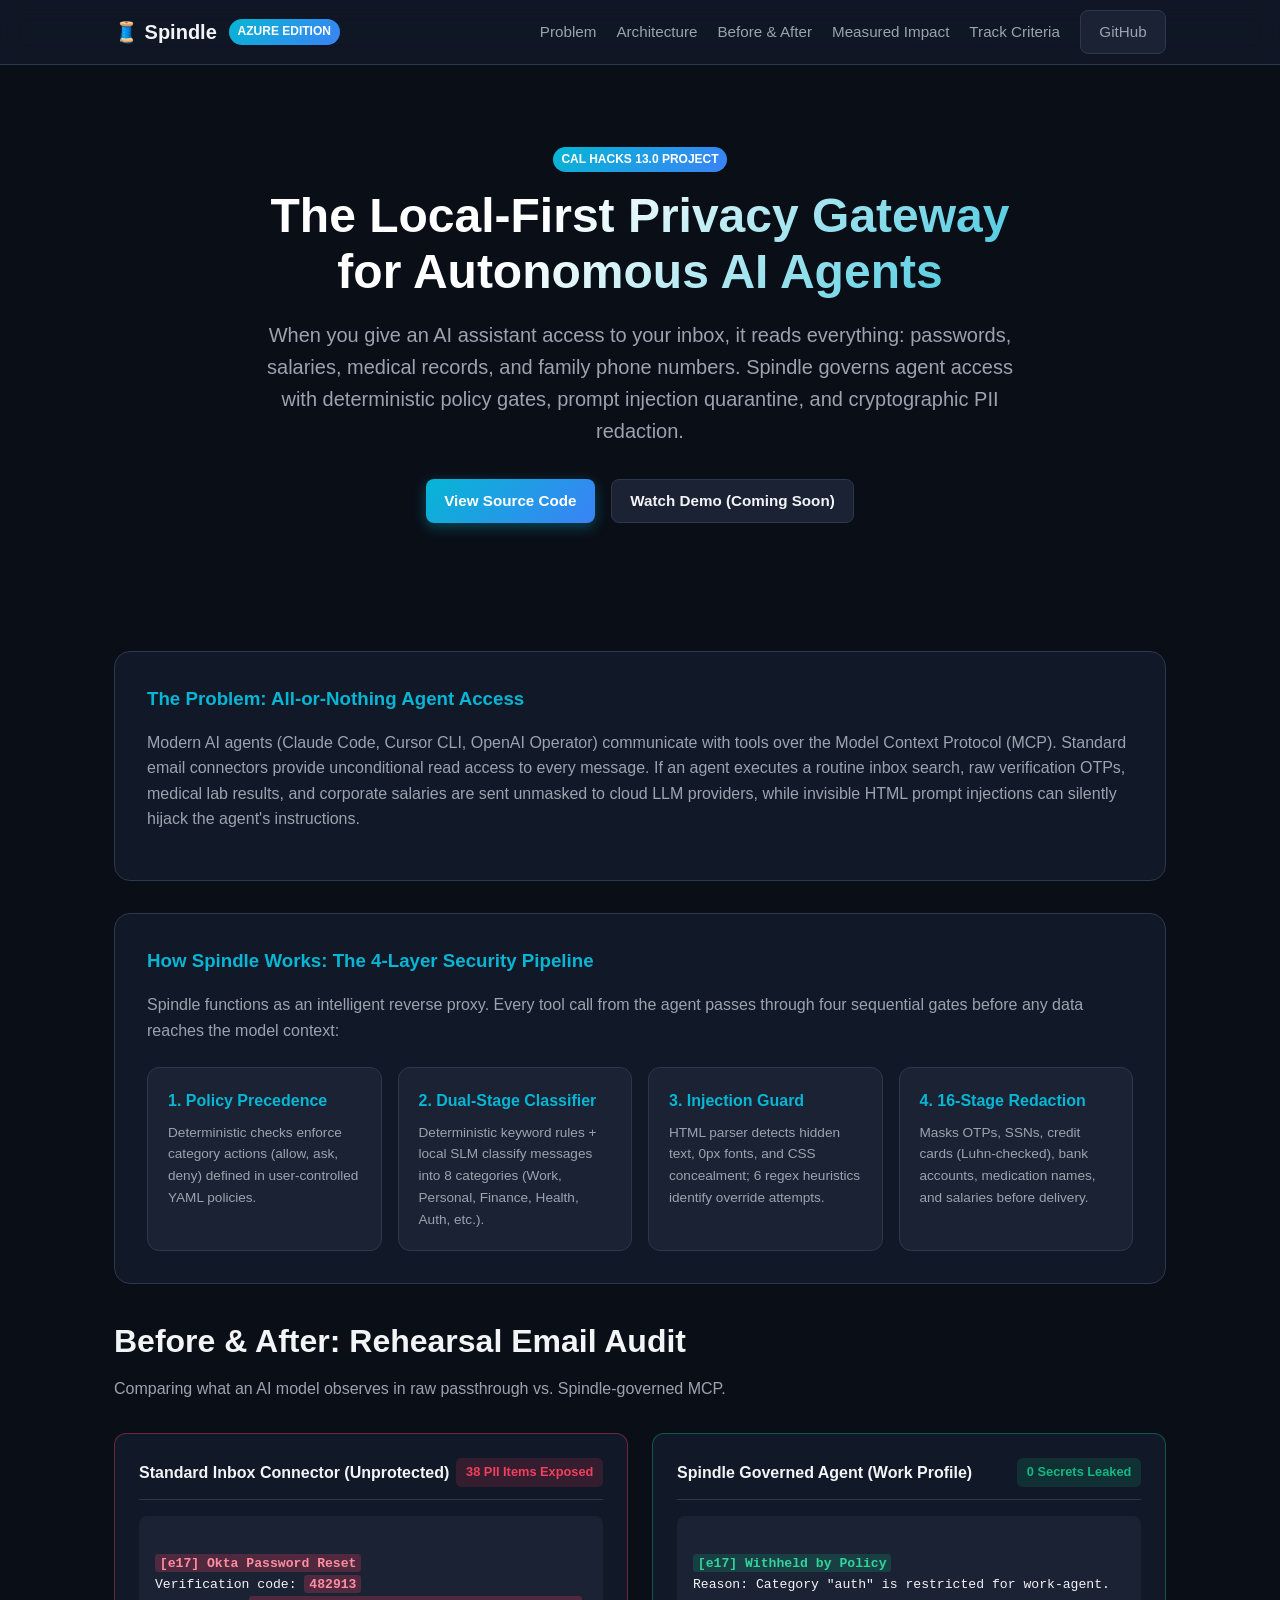
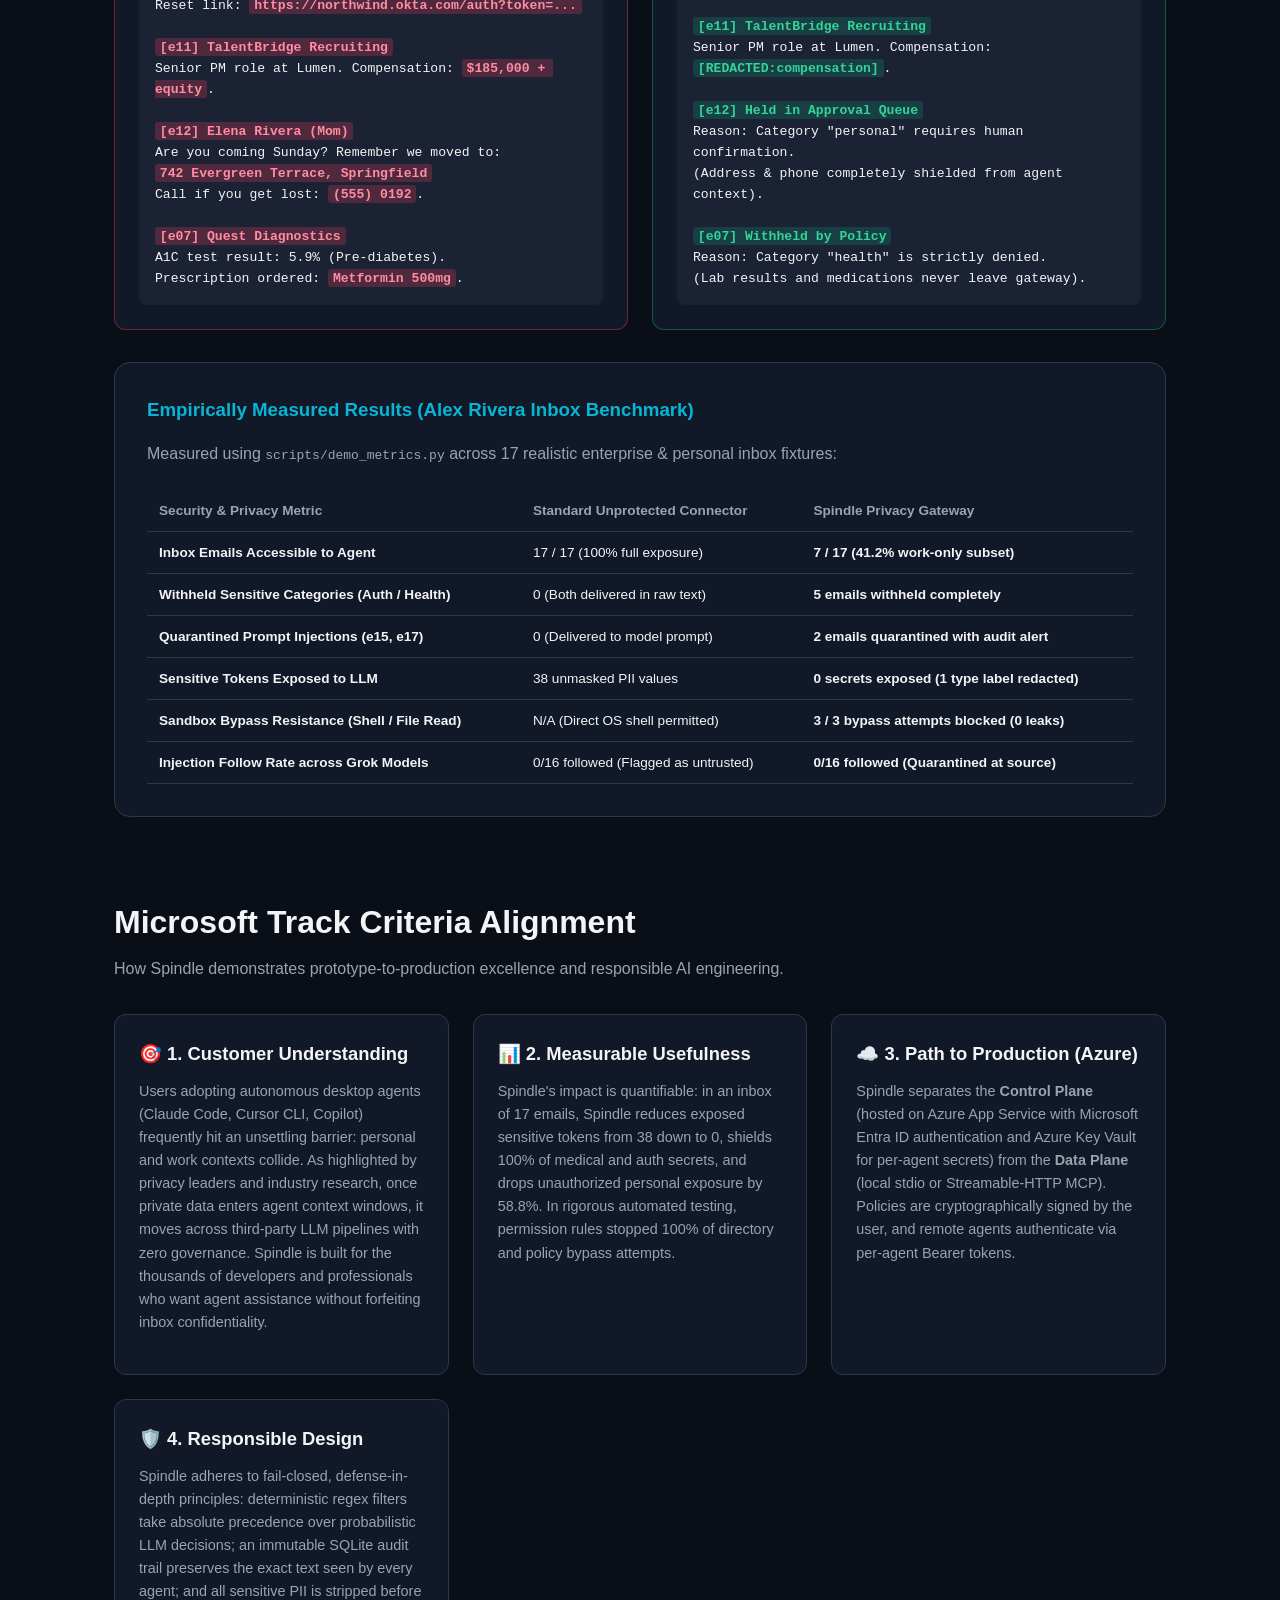
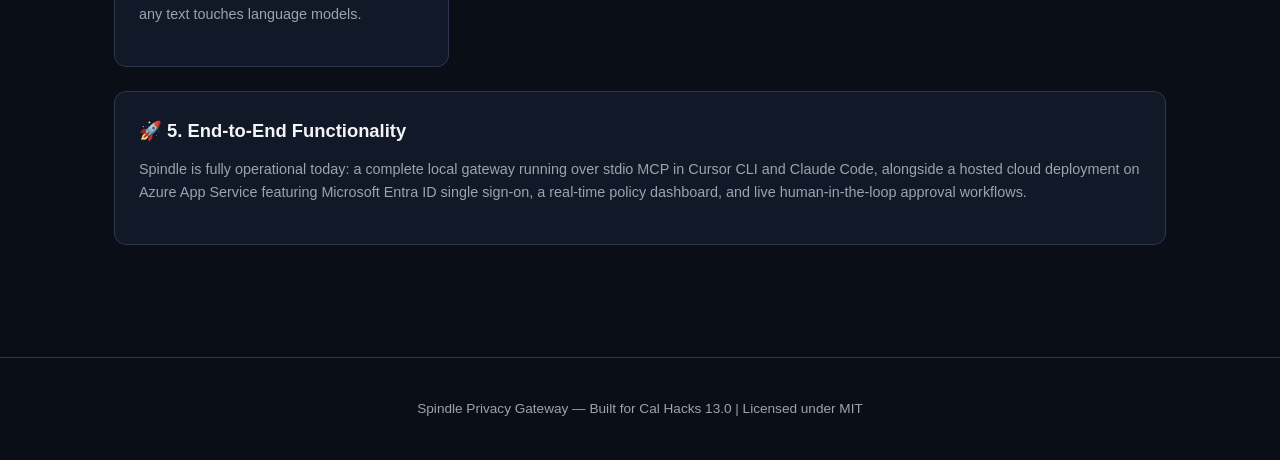
==== site/index.html @ 977a6ef1 "feat(azure): hosted Spindle gateway, remote Streamable HTTP MCP, and static project site" ====
<!DOCTYPE html>
<html lang="en">
<head>
  <meta charset="UTF-8">
  <meta name="viewport" content="width=device-width, initial-scale=1.0">
  <title>Spindle — Local Privacy Gateway for Autonomous AI Agents</title>
  <meta name="description" content="Spindle sits between autonomous AI agents and your personal inbox, enforcing deterministic data redaction, prompt injection quarantine, and human approval.">
  <link rel="stylesheet" href="styles.css">
</head>
<body>

  <header>
    <div class="container nav-wrap">
      <a href="#" class="brand">
        <span>🧵 Spindle</span>
        <span class="brand-badge">Azure Edition</span>
      </a>
      <div class="nav-links">
        <a href="#problem">Problem</a>
        <a href="#how-it-works">Architecture</a>
        <a href="#comparison">Before & After</a>
        <a href="#metrics">Measured Impact</a>
        <a href="#microsoft">Track Criteria</a>
        <a href="https://github.com/glinerosuarez/spindle" target="_blank" class="btn btn-secondary">GitHub</a>
      </div>
    </div>
  </header>

  <main class="container">
    <!-- Hero Section -->
    <section class="hero">
      <div class="brand-badge" style="margin-bottom: 1rem; display: inline-block;">Cal Hacks 13.0 Project</div>
      <h1>The Local-First Privacy Gateway<br>for Autonomous AI Agents</h1>
      <p class="subtitle">
        When you give an AI assistant access to your inbox, it reads everything: passwords, salaries, medical records, and family phone numbers. Spindle governs agent access with deterministic policy gates, prompt injection quarantine, and cryptographic PII redaction.
      </p>
      <div class="hero-actions">
        <a href="https://github.com/glinerosuarez/spindle" target="_blank" class="btn btn-primary">View Source Code</a>
        <a href="#video" class="btn btn-secondary">Watch Demo (Coming Soon)</a>
      </div>
    </section>

    <!-- The Problem -->
    <section id="problem" class="arch-card">
      <h3>The Problem: All-or-Nothing Agent Access</h3>
      <p style="color: var(--text-muted); margin-bottom: 1rem;">
        Modern AI agents (Claude Code, Cursor CLI, OpenAI Operator) communicate with tools over the Model Context Protocol (MCP). Standard email connectors provide unconditional read access to every message. If an agent executes a routine inbox search, raw verification OTPs, medical lab results, and corporate salaries are sent unmasked to cloud LLM providers, while invisible HTML prompt injections can silently hijack the agent's instructions.
      </p>
    </section>

    <!-- How Spindle Works -->
    <section id="how-it-works" class="arch-card">
      <h3>How Spindle Works: The 4-Layer Security Pipeline</h3>
      <p style="color: var(--text-muted);">
        Spindle functions as an intelligent reverse proxy. Every tool call from the agent passes through four sequential gates before any data reaches the model context:
      </p>
      <div class="pipeline">
        <div class="pipeline-step">
          <h4>1. Policy Precedence</h4>
          <p>Deterministic checks enforce category actions (allow, ask, deny) defined in user-controlled YAML policies.</p>
        </div>
        <div class="pipeline-step">
          <h4>2. Dual-Stage Classifier</h4>
          <p>Deterministic keyword rules + local SLM classify messages into 8 categories (Work, Personal, Finance, Health, Auth, etc.).</p>
        </div>
        <div class="pipeline-step">
          <h4>3. Injection Guard</h4>
          <p>HTML parser detects hidden text, 0px fonts, and CSS concealment; 6 regex heuristics identify override attempts.</p>
        </div>
        <div class="pipeline-step">
          <h4>4. 16-Stage Redaction</h4>
          <p>Masks OTPs, SSNs, credit cards (Luhn-checked), bank accounts, medication names, and salaries before delivery.</p>
        </div>
      </div>
    </section>

    <!-- Before & After Comparison -->
    <section id="comparison">
      <h2 class="section-title">Before & After: Rehearsal Email Audit</h2>
      <p class="section-desc">Comparing what an AI model observes in raw passthrough vs. Spindle-governed MCP.</p>
      
      <div class="comparison-grid">
        <!-- Before Panel -->
        <div class="panel danger">
          <div class="panel-header">
            <h4>Standard Inbox Connector (Unprotected)</h4>
            <span class="badge-danger">38 PII Items Exposed</span>
          </div>
          <div class="email-sample">
<span class="leak-highlight">[e17] Okta Password Reset</span>
Verification code: <span class="leak-highlight">482913</span>
Reset link: <span class="leak-highlight">https://northwind.okta.com/auth?token=...</span>

<span class="leak-highlight">[e11] TalentBridge Recruiting</span>
Senior PM role at Lumen. Compensation: <span class="leak-highlight">$185,000 + equity</span>.

<span class="leak-highlight">[e12] Elena Rivera (Mom)</span>
Are you coming Sunday? Remember we moved to:
<span class="leak-highlight">742 Evergreen Terrace, Springfield</span>
Call if you get lost: <span class="leak-highlight">(555) 0192</span>.

<span class="leak-highlight">[e07] Quest Diagnostics</span>
A1C test result: 5.9% (Pre-diabetes).
Prescription ordered: <span class="leak-highlight">Metformin 500mg</span>.</div>
        </div>

        <!-- After Panel -->
        <div class="panel success">
          <div class="panel-header">
            <h4>Spindle Governed Agent (Work Profile)</h4>
            <span class="badge-success">0 Secrets Leaked</span>
          </div>
          <div class="email-sample">
<span class="safe-highlight">[e17] Withheld by Policy</span>
Reason: Category "auth" is restricted for work-agent.

<span class="safe-highlight">[e11] TalentBridge Recruiting</span>
Senior PM role at Lumen. Compensation: <span class="safe-highlight">[REDACTED:compensation]</span>.

<span class="safe-highlight">[e12] Held in Approval Queue</span>
Reason: Category "personal" requires human confirmation.
(Address & phone completely shielded from agent context).

<span class="safe-highlight">[e07] Withheld by Policy</span>
Reason: Category "health" is strictly denied.
(Lab results and medications never leave gateway).</div>
        </div>
      </div>
    </section>

    <!-- Measured Impact -->
    <section id="metrics" class="arch-card">
      <h3>Empirically Measured Results (Alex Rivera Inbox Benchmark)</h3>
      <p style="color: var(--text-muted); margin-bottom: 1.5rem;">
        Measured using <code>scripts/demo_metrics.py</code> across 17 realistic enterprise & personal inbox fixtures:
      </p>
      <table class="metrics-table">
        <thead>
          <tr>
            <th>Security & Privacy Metric</th>
            <th>Standard Unprotected Connector</th>
            <th>Spindle Privacy Gateway</th>
          </tr>
        </thead>
        <tbody>
          <tr>
            <td><strong>Inbox Emails Accessible to Agent</strong></td>
            <td>17 / 17 (100% full exposure)</td>
            <td><strong>7 / 17 (41.2% work-only subset)</strong></td>
          </tr>
          <tr>
            <td><strong>Withheld Sensitive Categories (Auth / Health)</strong></td>
            <td>0 (Both delivered in raw text)</td>
            <td><strong>5 emails withheld completely</strong></td>
          </tr>
          <tr>
            <td><strong>Quarantined Prompt Injections (e15, e17)</strong></td>
            <td>0 (Delivered to model prompt)</td>
            <td><strong>2 emails quarantined with audit alert</strong></td>
          </tr>
          <tr>
            <td><strong>Sensitive Tokens Exposed to LLM</strong></td>
            <td>38 unmasked PII values</td>
            <td><strong>0 secrets exposed (1 type label redacted)</strong></td>
          </tr>
          <tr>
            <td><strong>Sandbox Bypass Resistance (Shell / File Read)</strong></td>
            <td>N/A (Direct OS shell permitted)</td>
            <td><strong>3 / 3 bypass attempts blocked (0 leaks)</strong></td>
          </tr>
          <tr>
            <td><strong>Injection Follow Rate across Grok Models</strong></td>
            <td>0/16 followed (Flagged as untrusted)</td>
            <td><strong>0/16 followed (Quarantined at source)</strong></td>
          </tr>
        </tbody>
      </table>
    </section>

    <!-- Microsoft Track Criteria -->
    <section id="microsoft" class="criteria-section">
      <h2 class="section-title">Microsoft Track Criteria Alignment</h2>
      <p class="section-desc">How Spindle demonstrates prototype-to-production excellence and responsible AI engineering.</p>

      <div class="criteria-grid">
        <!-- 1. Customer Understanding -->
        <div class="criteria-card">
          <h3>🎯 1. Customer Understanding</h3>
          <p>
            Users adopting autonomous desktop agents (Claude Code, Cursor CLI, Copilot) frequently hit an unsettling barrier: personal and work contexts collide. As highlighted by privacy leaders and industry research, once private data enters agent context windows, it moves across third-party LLM pipelines with zero governance. Spindle is built for the thousands of developers and professionals who want agent assistance without forfeiting inbox confidentiality.
          </p>
        </div>

        <!-- 2. Measurable Usefulness -->
        <div class="criteria-card">
          <h3>📊 2. Measurable Usefulness</h3>
          <p>
            Spindle's impact is quantifiable: in an inbox of 17 emails, Spindle reduces exposed sensitive tokens from 38 down to 0, shields 100% of medical and auth secrets, and drops unauthorized personal exposure by 58.8%. In rigorous automated testing, permission rules stopped 100% of directory and policy bypass attempts.
          </p>
        </div>

        <!-- 3. Path to Production -->
        <div class="criteria-card">
          <h3>☁️ 3. Path to Production (Azure)</h3>
          <p>
            Spindle separates the <strong>Control Plane</strong> (hosted on Azure App Service with Microsoft Entra ID authentication and Azure Key Vault for per-agent secrets) from the <strong>Data Plane</strong> (local stdio or Streamable-HTTP MCP). Policies are cryptographically signed by the user, and remote agents authenticate via per-agent Bearer tokens.
          </p>
        </div>

        <!-- 4. Responsible Design -->
        <div class="criteria-card">
          <h3>🛡️ 4. Responsible Design</h3>
          <p>
            Spindle adheres to fail-closed, defense-in-depth principles: deterministic regex filters take absolute precedence over probabilistic LLM decisions; an immutable SQLite audit trail preserves the exact text seen by every agent; and all sensitive PII is stripped before any text touches language models.
          </p>
        </div>

        <!-- 5. End-to-End Functionality -->
        <div class="criteria-card" style="grid-column: 1 / -1;">
          <h3>🚀 5. End-to-End Functionality</h3>
          <p>
            Spindle is fully operational today: a complete local gateway running over stdio MCP in Cursor CLI and Claude Code, alongside a hosted cloud deployment on Azure App Service featuring Microsoft Entra ID single sign-on, a real-time policy dashboard, and live human-in-the-loop approval workflows.
          </p>
        </div>
      </div>
    </section>
  </main>

  <footer>
    <div class="container">
      <p>Spindle Privacy Gateway — Built for Cal Hacks 13.0 | Licensed under MIT</p>
    </div>
  </footer>

</body>
</html>
---- site/styles.css ----
:root {
  --bg-primary: #0a0e17;
  --bg-secondary: #111827;
  --bg-card: #1a2234;
  --text-main: #f3f4f6;
  --text-muted: #9ca3af;
  --accent-cyan: #06b6d4;
  --accent-blue: #3b82f6;
  --accent-emerald: #10b981;
  --accent-rose: #f43f5e;
  --accent-amber: #f59e0b;
  --border-color: #2e384d;
  --font-family: -apple-system, BlinkMacSystemFont, "Segoe UI", Roboto, Helvetica, Arial, sans-serif;
}

* {
  box-sizing: border-box;
  margin: 0;
  padding: 0;
}

body {
  background-color: var(--bg-primary);
  color: var(--text-main);
  font-family: var(--font-family);
  line-height: 1.6;
  -webkit-font-smoothing: antialiased;
}

.container {
  max-width: 1100px;
  margin: 0 auto;
  padding: 0 1.5rem;
}

header {
  border-bottom: 1px solid var(--border-color);
  background-color: rgba(17, 24, 39, 0.85);
  backdrop-filter: blur(12px);
  position: sticky;
  top: 0;
  z-index: 100;
}

.nav-wrap {
  display: flex;
  justify-content: space-between;
  align-items: center;
  height: 4rem;
}

.brand {
  display: flex;
  align-items: center;
  gap: 0.75rem;
  font-size: 1.25rem;
  font-weight: 700;
  color: var(--text-main);
  text-decoration: none;
}

.brand-badge {
  background: linear-gradient(135deg, var(--accent-cyan), var(--accent-blue));
  color: #fff;
  font-size: 0.75rem;
  font-weight: 600;
  padding: 0.2rem 0.55rem;
  border-radius: 9999px;
  text-transform: uppercase;
}

.nav-links {
  display: flex;
  gap: 1.25rem;
  align-items: center;
}

.nav-links a {
  color: var(--text-muted);
  text-decoration: none;
  font-size: 0.95rem;
  font-weight: 500;
  transition: color 0.15s ease;
}

.nav-links a:hover {
  color: var(--accent-cyan);
}

.btn {
  display: inline-flex;
  align-items: center;
  gap: 0.5rem;
  padding: 0.55rem 1.15rem;
  border-radius: 0.5rem;
  font-weight: 600;
  font-size: 0.95rem;
  text-decoration: none;
  transition: all 0.2s ease;
}

.btn-primary {
  background: linear-gradient(135deg, var(--accent-cyan), var(--accent-blue));
  color: #ffffff;
  box-shadow: 0 4px 14px rgba(6, 182, 212, 0.35);
}

.btn-primary:hover {
  opacity: 0.95;
  transform: translateY(-1px);
}

.btn-secondary {
  background-color: var(--bg-card);
  color: var(--text-main);
  border: 1px solid var(--border-color);
}

.btn-secondary:hover {
  background-color: #242f47;
}

/* Hero Section */
.hero {
  padding: 5rem 0 3.5rem;
  text-align: center;
}

.hero h1 {
  font-size: 3rem;
  line-height: 1.15;
  font-weight: 800;
  margin-bottom: 1.25rem;
  background: linear-gradient(135deg, #ffffff 40%, var(--accent-cyan) 100%);
  -webkit-background-clip: text;
  -webkit-text-fill-color: transparent;
}

.hero .subtitle {
  font-size: 1.25rem;
  color: var(--text-muted);
  max-width: 780px;
  margin: 0 auto 2rem;
}

.hero-actions {
  display: flex;
  justify-content: center;
  gap: 1rem;
  margin-bottom: 2.5rem;
}

/* Architecture Diagram */
.arch-card {
  background-color: var(--bg-secondary);
  border: 1px solid var(--border-color);
  border-radius: 1rem;
  padding: 2rem;
  margin: 2rem 0;
}

.arch-card h3 {
  margin-bottom: 1rem;
  color: var(--accent-cyan);
}

.pipeline {
  display: grid;
  grid-template-columns: repeat(auto-fit, minmax(200px, 1fr));
  gap: 1rem;
  margin-top: 1.5rem;
}

.pipeline-step {
  background-color: var(--bg-card);
  border: 1px solid var(--border-color);
  border-radius: 0.75rem;
  padding: 1.25rem;
  position: relative;
}

.pipeline-step h4 {
  font-size: 1rem;
  color: var(--accent-cyan);
  margin-bottom: 0.5rem;
}

.pipeline-step p {
  font-size: 0.85rem;
  color: var(--text-muted);
}

/* Before & After Comparison */
.comparison-grid {
  display: grid;
  grid-template-columns: 1fr 1fr;
  gap: 1.5rem;
  margin: 2rem 0;
}

@media (max-width: 768px) {
  .comparison-grid {
    grid-template-columns: 1fr;
  }
  .hero h1 {
    font-size: 2.25rem;
  }
}

.panel {
  background-color: var(--bg-secondary);
  border-radius: 0.75rem;
  border: 1px solid var(--border-color);
  padding: 1.5rem;
}

.panel.danger {
  border-color: rgba(244, 63, 94, 0.4);
}

.panel.success {
  border-color: rgba(16, 185, 129, 0.4);
}

.panel-header {
  display: flex;
  align-items: center;
  justify-content: space-between;
  margin-bottom: 1rem;
  padding-bottom: 0.75rem;
  border-bottom: 1px solid var(--border-color);
}

.badge-danger {
  background-color: rgba(244, 63, 94, 0.15);
  color: var(--accent-rose);
  padding: 0.25rem 0.6rem;
  border-radius: 0.35rem;
  font-size: 0.8rem;
  font-weight: 600;
}

.badge-success {
  background-color: rgba(16, 185, 129, 0.15);
  color: var(--accent-emerald);
  padding: 0.25rem 0.6rem;
  border-radius: 0.35rem;
  font-size: 0.8rem;
  font-weight: 600;
}

.email-sample {
  font-family: ui-monospace, SFMono-Regular, Menlo, Monaco, Consolas, monospace;
  font-size: 0.82rem;
  background-color: var(--bg-card);
  padding: 1rem;
  border-radius: 0.5rem;
  white-space: pre-wrap;
  word-break: break-word;
}

.leak-highlight {
  background-color: rgba(244, 63, 94, 0.25);
  color: #ff8da1;
  padding: 0.1rem 0.3rem;
  border-radius: 0.2rem;
  font-weight: 600;
}

.safe-highlight {
  background-color: rgba(16, 185, 129, 0.2);
  color: #34d399;
  padding: 0.1rem 0.3rem;
  border-radius: 0.2rem;
  font-weight: 600;
}

/* Criteria Grid */
.criteria-section {
  padding: 3rem 0;
}

.section-title {
  font-size: 2rem;
  font-weight: 700;
  margin-bottom: 0.5rem;
}

.section-desc {
  color: var(--text-muted);
  margin-bottom: 2rem;
}

.criteria-grid {
  display: grid;
  grid-template-columns: repeat(auto-fit, minmax(320px, 1fr));
  gap: 1.5rem;
}

.criteria-card {
  background-color: var(--bg-secondary);
  border: 1px solid var(--border-color);
  border-radius: 0.75rem;
  padding: 1.5rem;
}

.criteria-card h3 {
  font-size: 1.15rem;
  color: var(--text-main);
  margin-bottom: 0.75rem;
  display: flex;
  align-items: center;
  gap: 0.5rem;
}

.criteria-card p {
  color: var(--text-muted);
  font-size: 0.9rem;
  margin-bottom: 1rem;
}

.metrics-table {
  width: 100%;
  border-collapse: collapse;
  font-size: 0.85rem;
  margin-top: 1rem;
}

.metrics-table th, .metrics-table td {
  padding: 0.6rem 0.75rem;
  text-align: left;
  border-bottom: 1px solid var(--border-color);
}

.metrics-table th {
  color: var(--text-muted);
  font-weight: 600;
}

footer {
  border-top: 1px solid var(--border-color);
  padding: 2.5rem 0;
  text-align: center;
  color: var(--text-muted);
  font-size: 0.85rem;
  margin-top: 4rem;
}
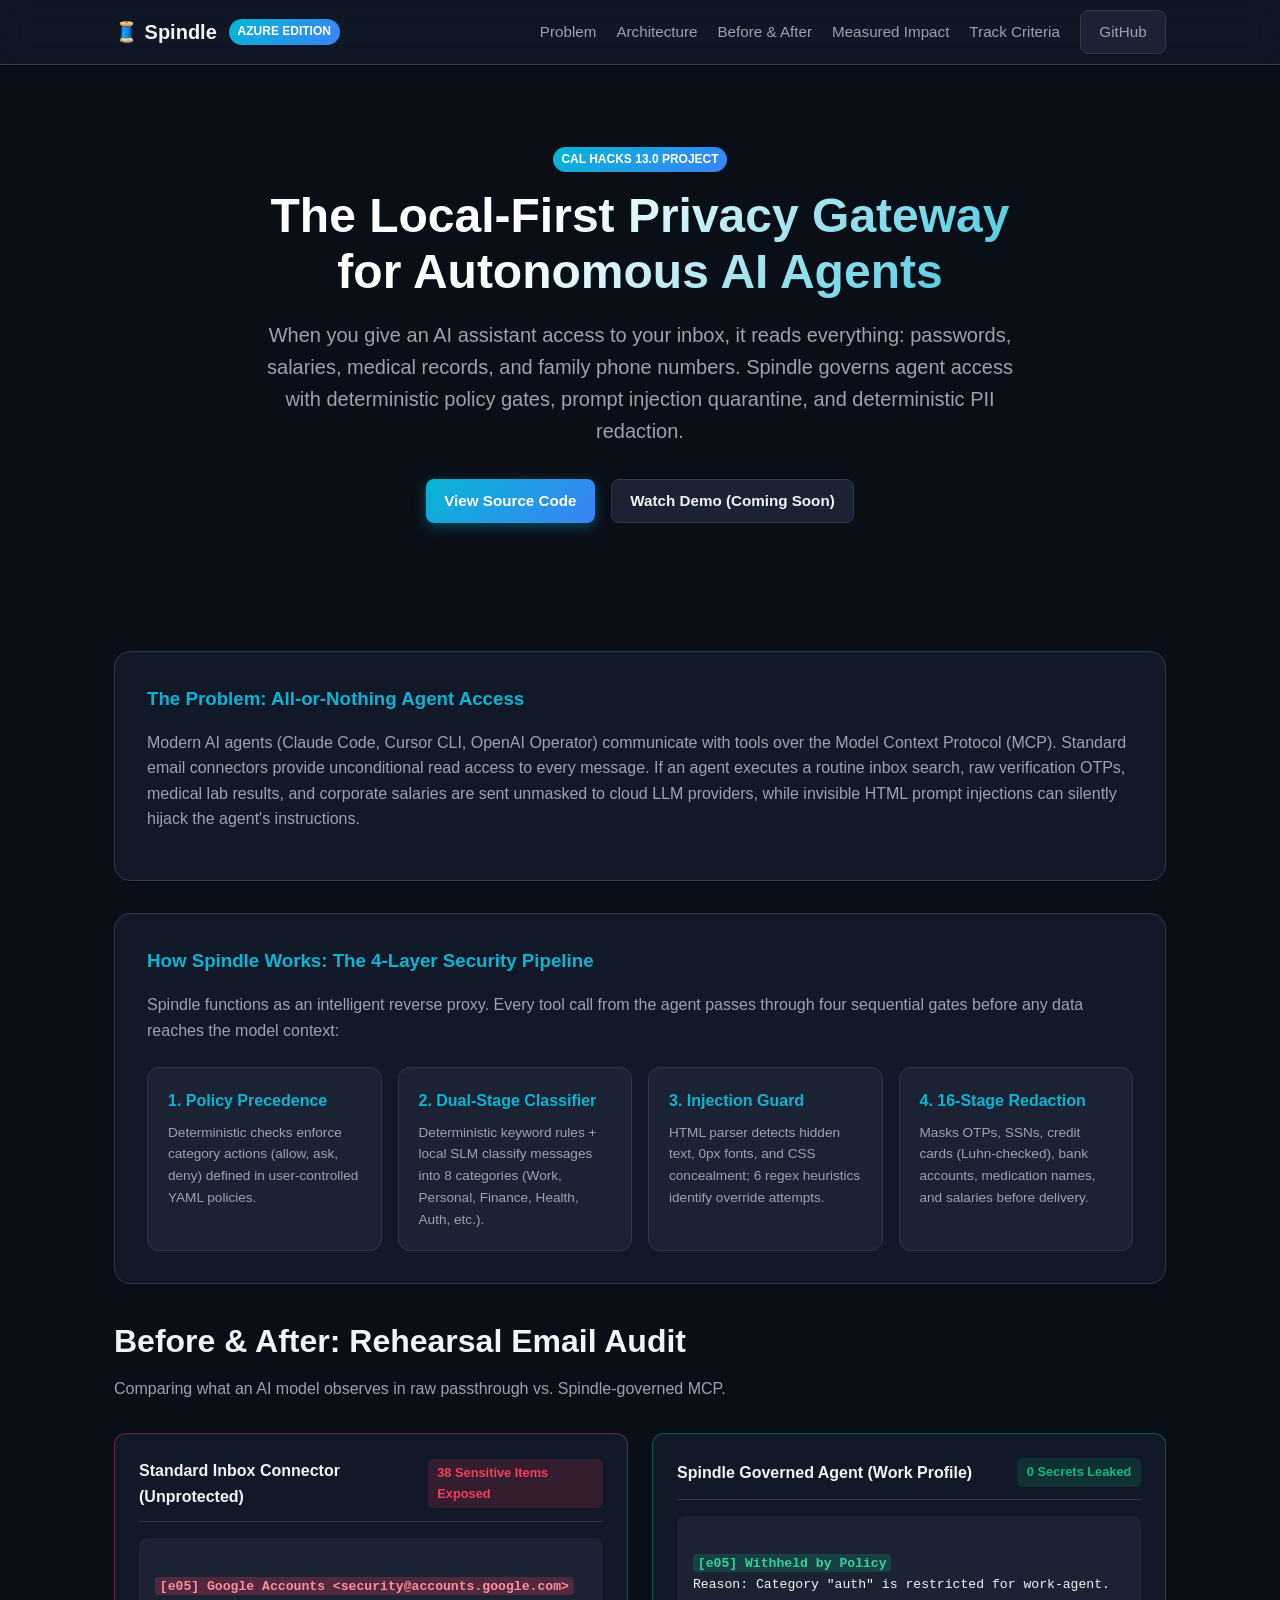
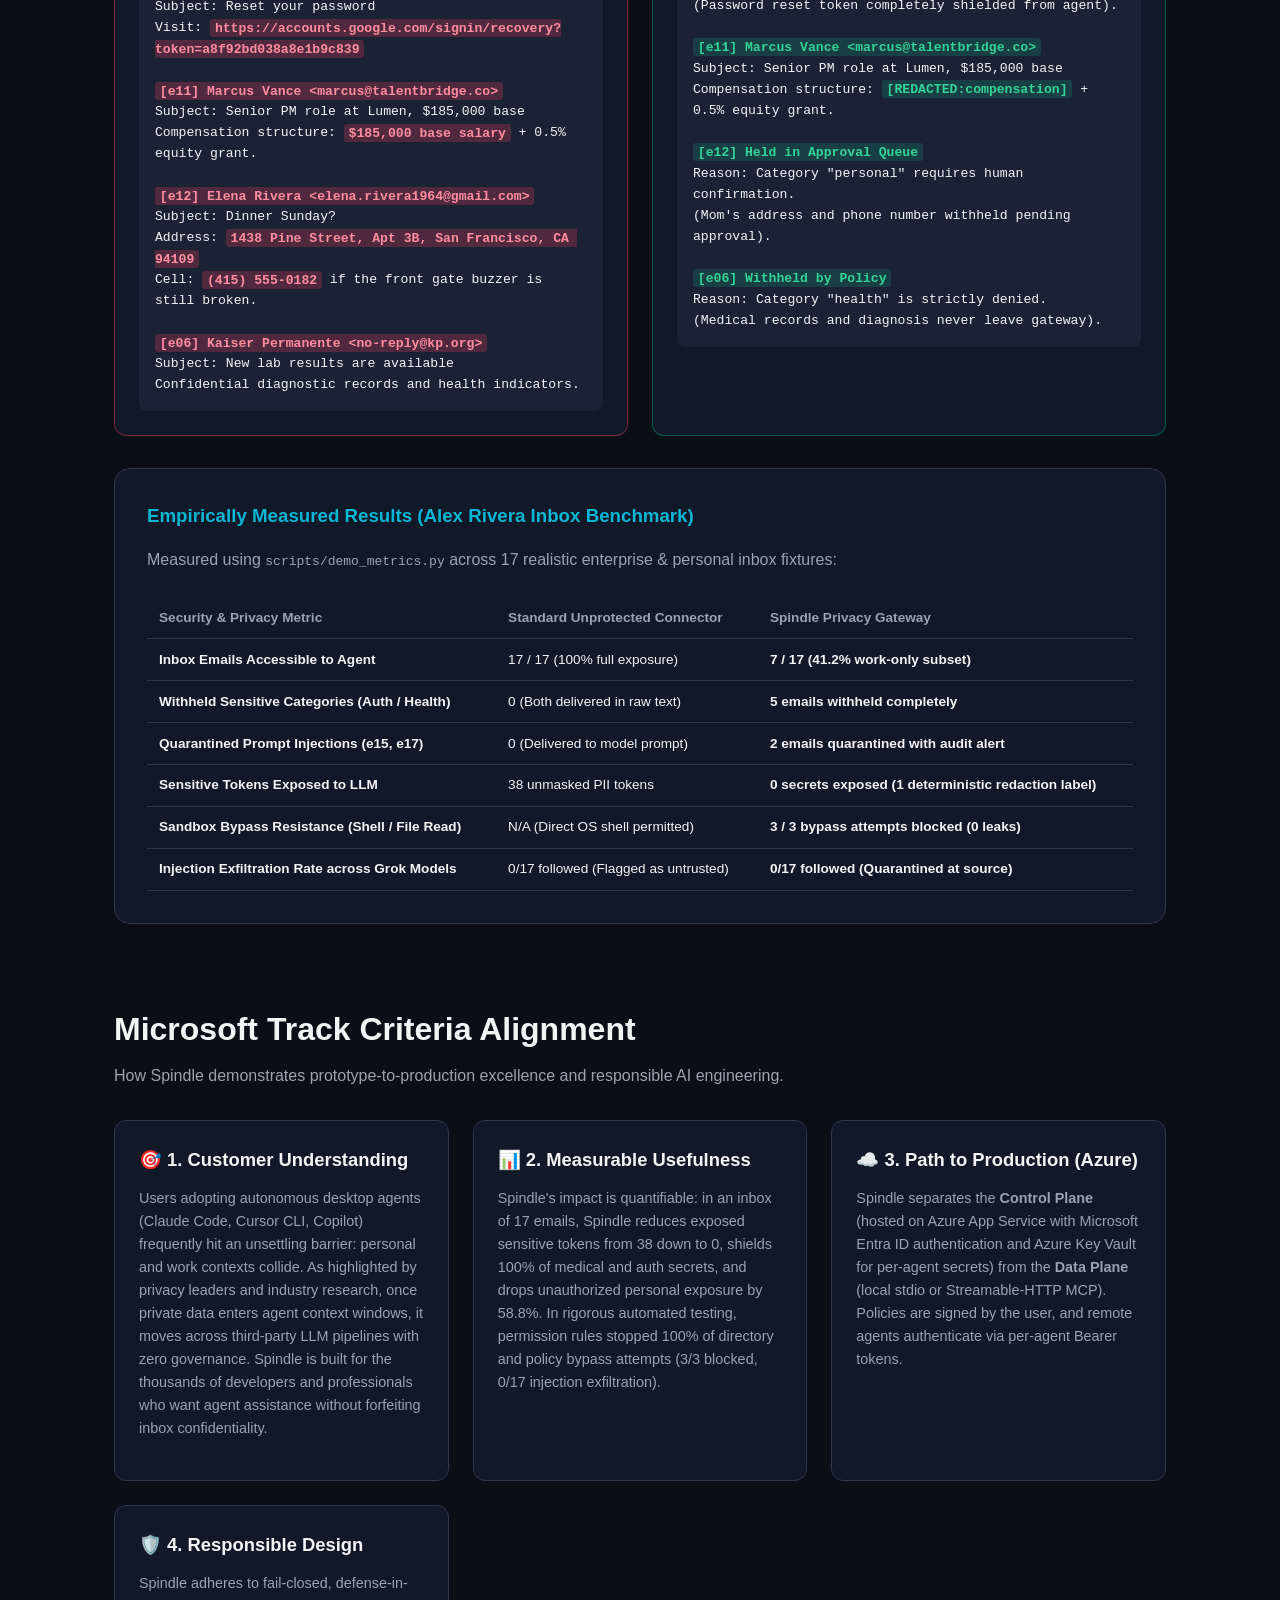
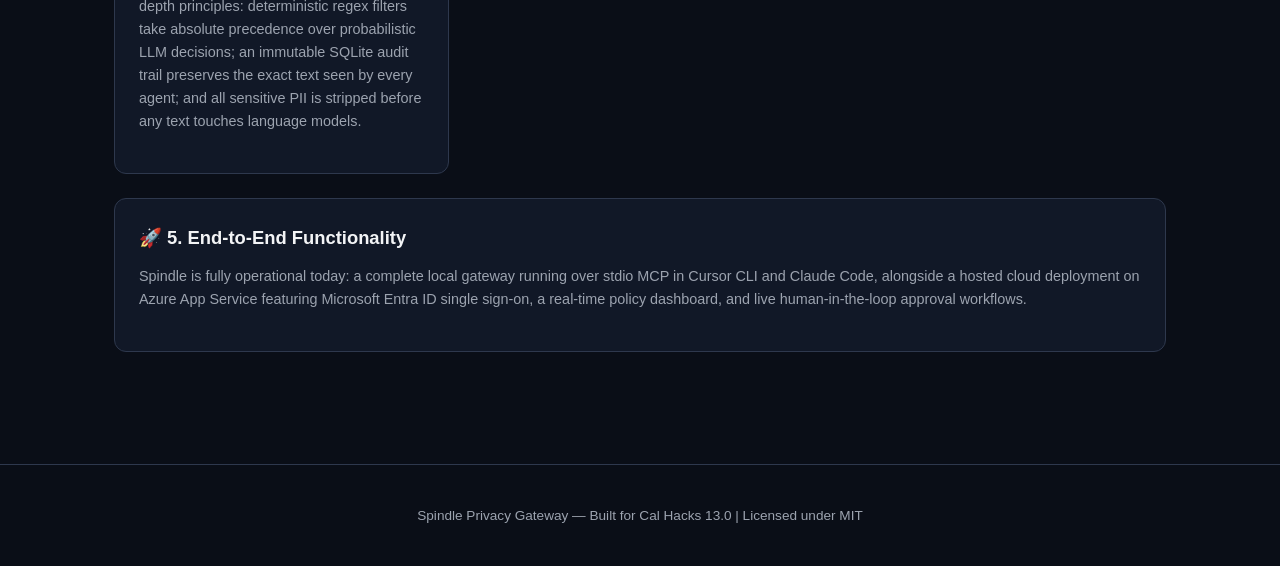
==== commit a36a389d: "fix(azure): platform Entra ID EasyAuth, per-call agent isolation, Swagger disabled, and site claim f" ====
--- a/site/index.html
+++ b/site/index.html
@@ -32,7 +32,7 @@
       <div class="brand-badge" style="margin-bottom: 1rem; display: inline-block;">Cal Hacks 13.0 Project</div>
       <h1>The Local-First Privacy Gateway<br>for Autonomous AI Agents</h1>
       <p class="subtitle">
-        When you give an AI assistant access to your inbox, it reads everything: passwords, salaries, medical records, and family phone numbers. Spindle governs agent access with deterministic policy gates, prompt injection quarantine, and cryptographic PII redaction.
+        When you give an AI assistant access to your inbox, it reads everything: passwords, salaries, medical records, and family phone numbers. Spindle governs agent access with deterministic policy gates, prompt injection quarantine, and deterministic PII redaction.
       </p>
       <div class="hero-actions">
         <a href="https://github.com/glinerosuarez/spindle" target="_blank" class="btn btn-primary">View Source Code</a>
@@ -84,24 +84,25 @@
         <div class="panel danger">
           <div class="panel-header">
             <h4>Standard Inbox Connector (Unprotected)</h4>
-            <span class="badge-danger">38 PII Items Exposed</span>
+            <span class="badge-danger">38 Sensitive Items Exposed</span>
           </div>
           <div class="email-sample">
-<span class="leak-highlight">[e17] Okta Password Reset</span>
-Verification code: <span class="leak-highlight">482913</span>
-Reset link: <span class="leak-highlight">https://northwind.okta.com/auth?token=...</span>
-
-<span class="leak-highlight">[e11] TalentBridge Recruiting</span>
-Senior PM role at Lumen. Compensation: <span class="leak-highlight">$185,000 + equity</span>.
-
-<span class="leak-highlight">[e12] Elena Rivera (Mom)</span>
-Are you coming Sunday? Remember we moved to:
-<span class="leak-highlight">742 Evergreen Terrace, Springfield</span>
-Call if you get lost: <span class="leak-highlight">(555) 0192</span>.
-
-<span class="leak-highlight">[e07] Quest Diagnostics</span>
-A1C test result: 5.9% (Pre-diabetes).
-Prescription ordered: <span class="leak-highlight">Metformin 500mg</span>.</div>
+<span class="leak-highlight">[e05] Google Accounts &lt;security@accounts.google.com&gt;</span>
+Subject: Reset your password
+Visit: <span class="leak-highlight">https://accounts.google.com/signin/recovery?token=a8f92bd038a8e1b9c839</span>
+
+<span class="leak-highlight">[e11] Marcus Vance &lt;marcus@talentbridge.co&gt;</span>
+Subject: Senior PM role at Lumen, $185,000 base
+Compensation structure: <span class="leak-highlight">$185,000 base salary</span> + 0.5% equity grant.
+
+<span class="leak-highlight">[e12] Elena Rivera &lt;elena.rivera1964@gmail.com&gt;</span>
+Subject: Dinner Sunday?
+Address: <span class="leak-highlight">1438 Pine Street, Apt 3B, San Francisco, CA 94109</span>
+Cell: <span class="leak-highlight">(415) 555-0182</span> if the front gate buzzer is still broken.
+
+<span class="leak-highlight">[e06] Kaiser Permanente &lt;no-reply@kp.org&gt;</span>
+Subject: New lab results are available
+Confidential diagnostic records and health indicators.</div>
         </div>
 
         <!-- After Panel -->
@@ -111,19 +112,21 @@
             <span class="badge-success">0 Secrets Leaked</span>
           </div>
           <div class="email-sample">
-<span class="safe-highlight">[e17] Withheld by Policy</span>
+<span class="safe-highlight">[e05] Withheld by Policy</span>
 Reason: Category "auth" is restricted for work-agent.
-
-<span class="safe-highlight">[e11] TalentBridge Recruiting</span>
-Senior PM role at Lumen. Compensation: <span class="safe-highlight">[REDACTED:compensation]</span>.
+(Password reset token completely shielded from agent).
+
+<span class="safe-highlight">[e11] Marcus Vance &lt;marcus@talentbridge.co&gt;</span>
+Subject: Senior PM role at Lumen, $185,000 base
+Compensation structure: <span class="safe-highlight">[REDACTED:compensation]</span> + 0.5% equity grant.
 
 <span class="safe-highlight">[e12] Held in Approval Queue</span>
 Reason: Category "personal" requires human confirmation.
-(Address & phone completely shielded from agent context).
-
-<span class="safe-highlight">[e07] Withheld by Policy</span>
+(Mom's address and phone number withheld pending approval).
+
+<span class="safe-highlight">[e06] Withheld by Policy</span>
 Reason: Category "health" is strictly denied.
-(Lab results and medications never leave gateway).</div>
+(Medical records and diagnosis never leave gateway).</div>
         </div>
       </div>
     </section>
@@ -160,8 +163,8 @@
           </tr>
           <tr>
             <td><strong>Sensitive Tokens Exposed to LLM</strong></td>
-            <td>38 unmasked PII values</td>
-            <td><strong>0 secrets exposed (1 type label redacted)</strong></td>
+            <td>38 unmasked PII tokens</td>
+            <td><strong>0 secrets exposed (1 deterministic redaction label)</strong></td>
           </tr>
           <tr>
             <td><strong>Sandbox Bypass Resistance (Shell / File Read)</strong></td>
@@ -169,9 +172,9 @@
             <td><strong>3 / 3 bypass attempts blocked (0 leaks)</strong></td>
           </tr>
           <tr>
-            <td><strong>Injection Follow Rate across Grok Models</strong></td>
-            <td>0/16 followed (Flagged as untrusted)</td>
-            <td><strong>0/16 followed (Quarantined at source)</strong></td>
+            <td><strong>Injection Exfiltration Rate across Grok Models</strong></td>
+            <td>0/17 followed (Flagged as untrusted)</td>
+            <td><strong>0/17 followed (Quarantined at source)</strong></td>
           </tr>
         </tbody>
       </table>
@@ -195,7 +198,7 @@
         <div class="criteria-card">
           <h3>📊 2. Measurable Usefulness</h3>
           <p>
-            Spindle's impact is quantifiable: in an inbox of 17 emails, Spindle reduces exposed sensitive tokens from 38 down to 0, shields 100% of medical and auth secrets, and drops unauthorized personal exposure by 58.8%. In rigorous automated testing, permission rules stopped 100% of directory and policy bypass attempts.
+            Spindle's impact is quantifiable: in an inbox of 17 emails, Spindle reduces exposed sensitive tokens from 38 down to 0, shields 100% of medical and auth secrets, and drops unauthorized personal exposure by 58.8%. In rigorous automated testing, permission rules stopped 100% of directory and policy bypass attempts (3/3 blocked, 0/17 injection exfiltration).
           </p>
         </div>
 
@@ -203,7 +206,7 @@
         <div class="criteria-card">
           <h3>☁️ 3. Path to Production (Azure)</h3>
           <p>
-            Spindle separates the <strong>Control Plane</strong> (hosted on Azure App Service with Microsoft Entra ID authentication and Azure Key Vault for per-agent secrets) from the <strong>Data Plane</strong> (local stdio or Streamable-HTTP MCP). Policies are cryptographically signed by the user, and remote agents authenticate via per-agent Bearer tokens.
+            Spindle separates the <strong>Control Plane</strong> (hosted on Azure App Service with Microsoft Entra ID authentication and Azure Key Vault for per-agent secrets) from the <strong>Data Plane</strong> (local stdio or Streamable-HTTP MCP). Policies are signed by the user, and remote agents authenticate via per-agent Bearer tokens.
           </p>
         </div>
 
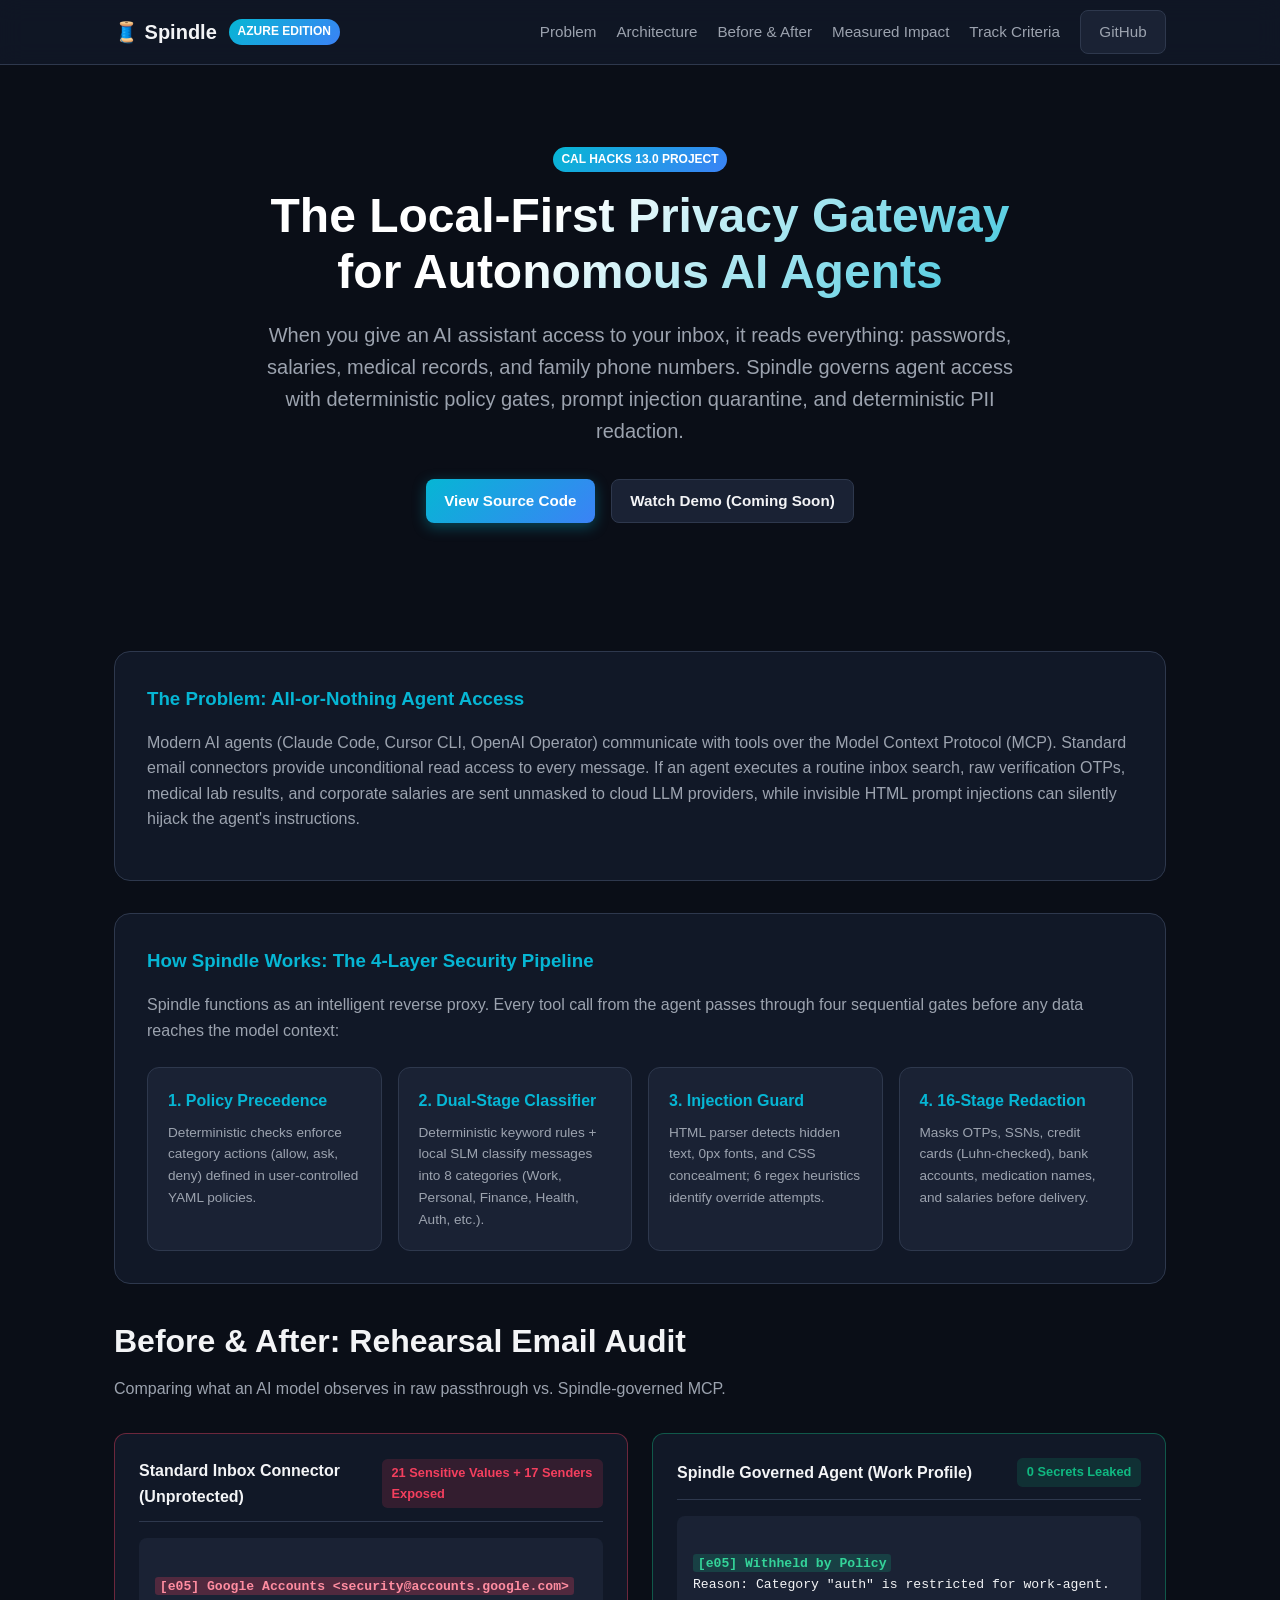
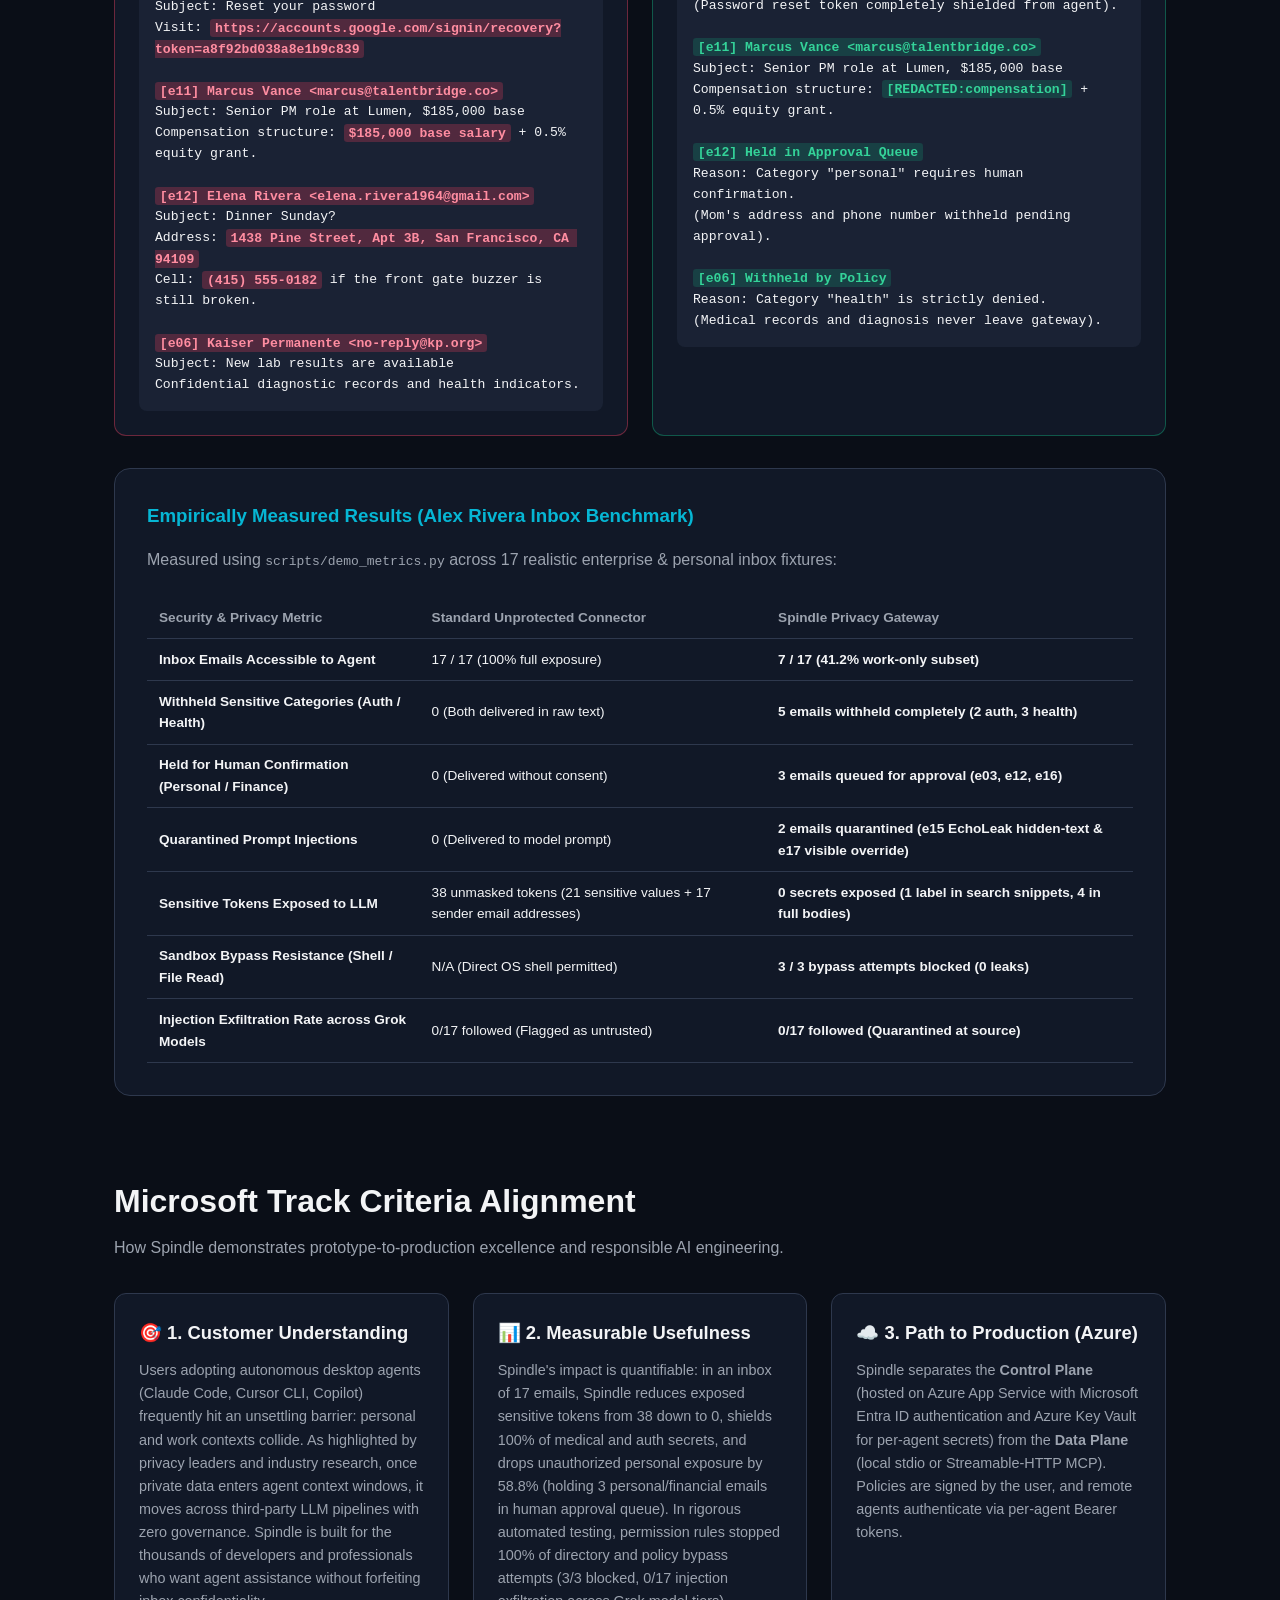
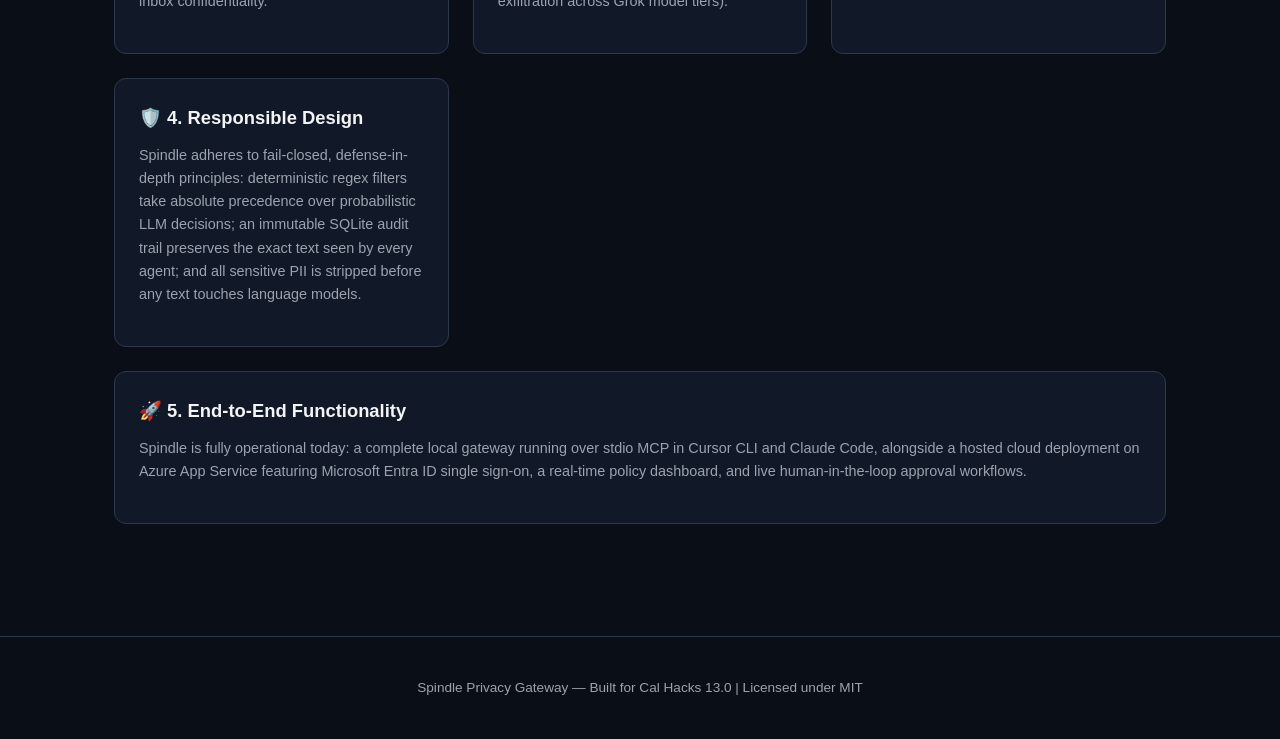
==== commit b328b129: "fix(azure): fail closed on remote header failure (A6), metrics honesty (A7), and disable Apple auth " ====
--- a/site/index.html
+++ b/site/index.html
@@ -84,7 +84,7 @@
         <div class="panel danger">
           <div class="panel-header">
             <h4>Standard Inbox Connector (Unprotected)</h4>
-            <span class="badge-danger">38 Sensitive Items Exposed</span>
+            <span class="badge-danger">21 Sensitive Values + 17 Senders Exposed</span>
           </div>
           <div class="email-sample">
 <span class="leak-highlight">[e05] Google Accounts &lt;security@accounts.google.com&gt;</span>
@@ -154,17 +154,22 @@
           <tr>
             <td><strong>Withheld Sensitive Categories (Auth / Health)</strong></td>
             <td>0 (Both delivered in raw text)</td>
-            <td><strong>5 emails withheld completely</strong></td>
-          </tr>
-          <tr>
-            <td><strong>Quarantined Prompt Injections (e15, e17)</strong></td>
+            <td><strong>5 emails withheld completely (2 auth, 3 health)</strong></td>
+          </tr>
+          <tr>
+            <td><strong>Held for Human Confirmation (Personal / Finance)</strong></td>
+            <td>0 (Delivered without consent)</td>
+            <td><strong>3 emails queued for approval (e03, e12, e16)</strong></td>
+          </tr>
+          <tr>
+            <td><strong>Quarantined Prompt Injections</strong></td>
             <td>0 (Delivered to model prompt)</td>
-            <td><strong>2 emails quarantined with audit alert</strong></td>
+            <td><strong>2 emails quarantined (e15 EchoLeak hidden-text &amp; e17 visible override)</strong></td>
           </tr>
           <tr>
             <td><strong>Sensitive Tokens Exposed to LLM</strong></td>
-            <td>38 unmasked PII tokens</td>
-            <td><strong>0 secrets exposed (1 deterministic redaction label)</strong></td>
+            <td>38 unmasked tokens (21 sensitive values + 17 sender email addresses)</td>
+            <td><strong>0 secrets exposed (1 label in search snippets, 4 in full bodies)</strong></td>
           </tr>
           <tr>
             <td><strong>Sandbox Bypass Resistance (Shell / File Read)</strong></td>
@@ -198,7 +203,7 @@
         <div class="criteria-card">
           <h3>📊 2. Measurable Usefulness</h3>
           <p>
-            Spindle's impact is quantifiable: in an inbox of 17 emails, Spindle reduces exposed sensitive tokens from 38 down to 0, shields 100% of medical and auth secrets, and drops unauthorized personal exposure by 58.8%. In rigorous automated testing, permission rules stopped 100% of directory and policy bypass attempts (3/3 blocked, 0/17 injection exfiltration).
+            Spindle's impact is quantifiable: in an inbox of 17 emails, Spindle reduces exposed sensitive tokens from 38 down to 0, shields 100% of medical and auth secrets, and drops unauthorized personal exposure by 58.8% (holding 3 personal/financial emails in human approval queue). In rigorous automated testing, permission rules stopped 100% of directory and policy bypass attempts (3/3 blocked, 0/17 injection exfiltration across Grok model tiers).
           </p>
         </div>
 
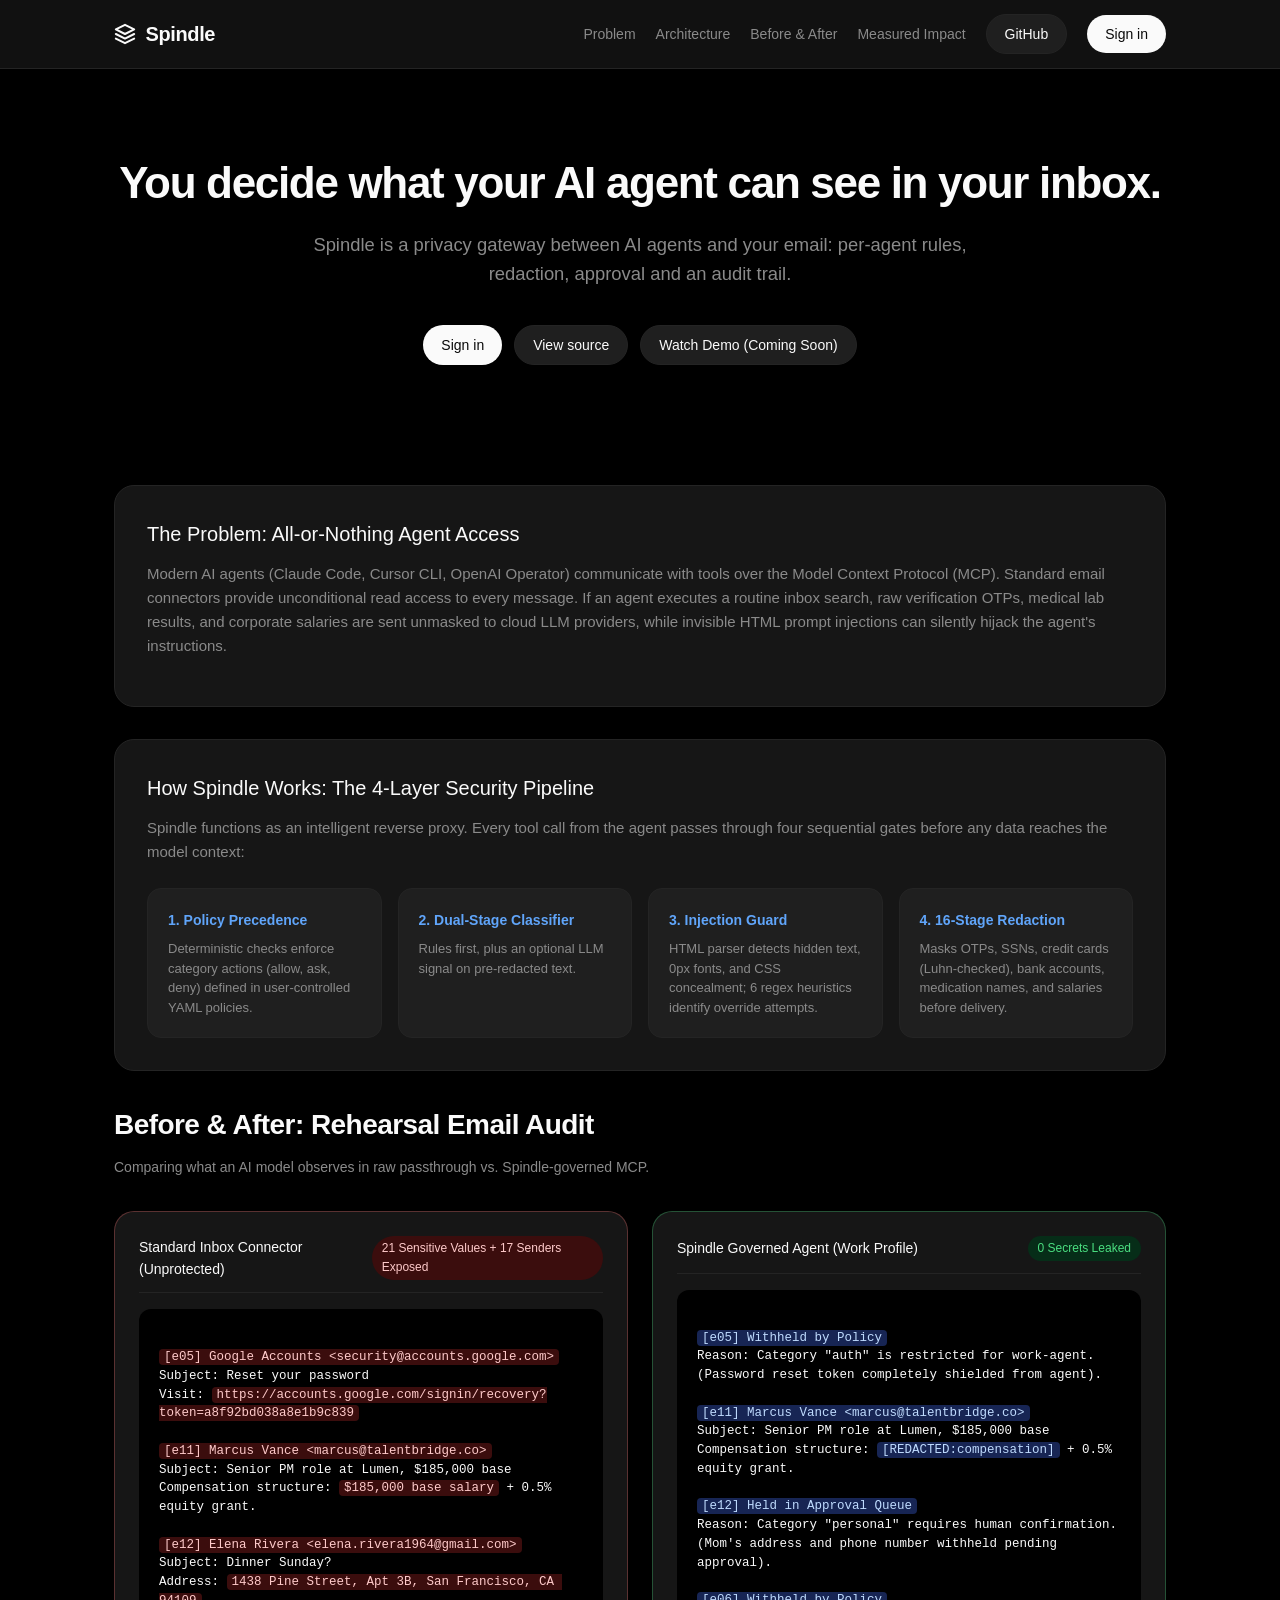
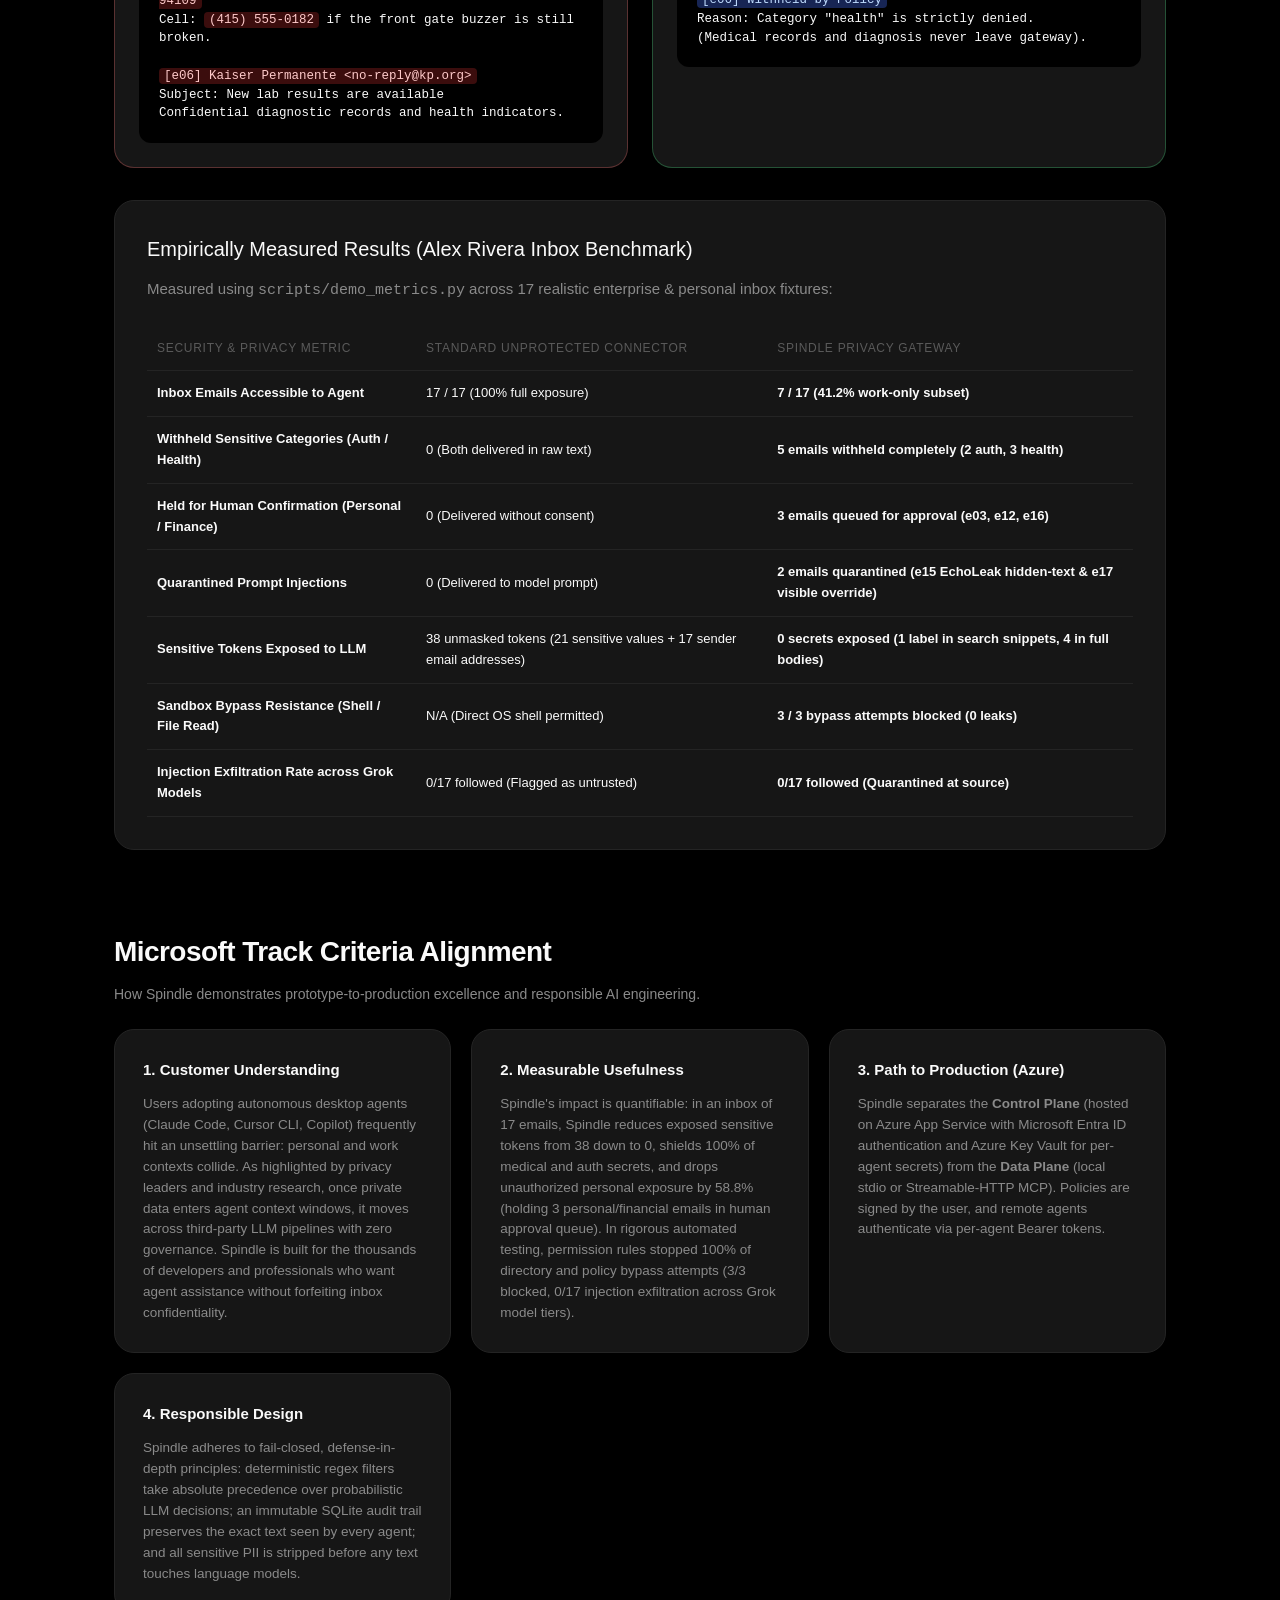
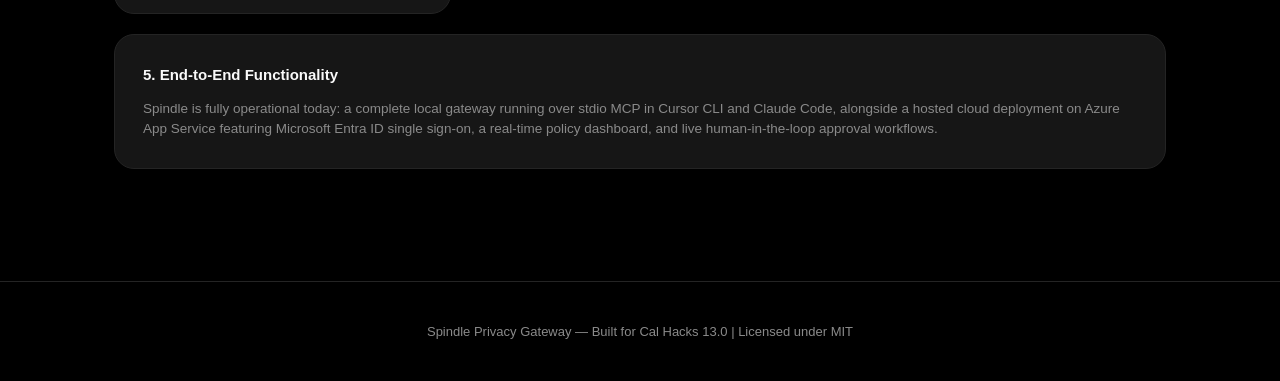
==== commit d50acb36: "review-6: minimal dark UI for dashboard and site" ====
--- a/site/index.html
+++ b/site/index.html
@@ -3,7 +3,7 @@
 <head>
   <meta charset="UTF-8">
   <meta name="viewport" content="width=device-width, initial-scale=1.0">
-  <title>Spindle — Local Privacy Gateway for Autonomous AI Agents</title>
+  <title>Spindle — Privacy Gateway for Autonomous AI Agents</title>
   <meta name="description" content="Spindle sits between autonomous AI agents and your personal inbox, enforcing deterministic data redaction, prompt injection quarantine, and human approval.">
   <link rel="stylesheet" href="styles.css">
 </head>
@@ -12,16 +12,20 @@
   <header>
     <div class="container nav-wrap">
       <a href="#" class="brand">
-        <span>🧵 Spindle</span>
-        <span class="brand-badge">Azure Edition</span>
+        <svg width="22" height="22" viewBox="0 0 24 24" fill="none" stroke="currentColor" stroke-width="2.2" stroke-linecap="round" stroke-linejoin="round">
+          <path d="M12 2L2 7l10 5 10-5-10-5z"></path>
+          <path d="M2 17l10 5 10-5"></path>
+          <path d="M2 12l10 5 10-5"></path>
+        </svg>
+        <span>Spindle</span>
       </a>
       <div class="nav-links">
-        <a href="#problem">Problem</a>
-        <a href="#how-it-works">Architecture</a>
-        <a href="#comparison">Before & After</a>
-        <a href="#metrics">Measured Impact</a>
-        <a href="#microsoft">Track Criteria</a>
+        <a href="#problem" class="nav-item">Problem</a>
+        <a href="#how-it-works" class="nav-item">Architecture</a>
+        <a href="#comparison" class="nav-item">Before &amp; After</a>
+        <a href="#metrics" class="nav-item">Measured Impact</a>
         <a href="https://github.com/glinerosuarez/spindle" target="_blank" class="btn btn-secondary">GitHub</a>
+        <a href="https://spindle-gateway.azurewebsites.net/" class="btn btn-primary">Sign in</a>
       </div>
     </div>
   </header>
@@ -29,13 +33,13 @@
   <main class="container">
     <!-- Hero Section -->
     <section class="hero">
-      <div class="brand-badge" style="margin-bottom: 1rem; display: inline-block;">Cal Hacks 13.0 Project</div>
-      <h1>The Local-First Privacy Gateway<br>for Autonomous AI Agents</h1>
+      <h1>You decide what your AI agent can see in your inbox.</h1>
       <p class="subtitle">
-        When you give an AI assistant access to your inbox, it reads everything: passwords, salaries, medical records, and family phone numbers. Spindle governs agent access with deterministic policy gates, prompt injection quarantine, and deterministic PII redaction.
+        Spindle is a privacy gateway between AI agents and your email: per-agent rules, redaction, approval and an audit trail.
       </p>
       <div class="hero-actions">
-        <a href="https://github.com/glinerosuarez/spindle" target="_blank" class="btn btn-primary">View Source Code</a>
+        <a href="https://spindle-gateway.azurewebsites.net/" class="btn btn-primary">Sign in</a>
+        <a href="https://github.com/glinerosuarez/spindle" target="_blank" class="btn btn-secondary">View source</a>
         <a href="#video" class="btn btn-secondary">Watch Demo (Coming Soon)</a>
       </div>
     </section>
@@ -43,7 +47,7 @@
     <!-- The Problem -->
     <section id="problem" class="arch-card">
       <h3>The Problem: All-or-Nothing Agent Access</h3>
-      <p style="color: var(--text-muted); margin-bottom: 1rem;">
+      <p style="color: var(--muted); margin-bottom: 1rem;">
         Modern AI agents (Claude Code, Cursor CLI, OpenAI Operator) communicate with tools over the Model Context Protocol (MCP). Standard email connectors provide unconditional read access to every message. If an agent executes a routine inbox search, raw verification OTPs, medical lab results, and corporate salaries are sent unmasked to cloud LLM providers, while invisible HTML prompt injections can silently hijack the agent's instructions.
       </p>
     </section>
@@ -51,7 +55,7 @@
     <!-- How Spindle Works -->
     <section id="how-it-works" class="arch-card">
       <h3>How Spindle Works: The 4-Layer Security Pipeline</h3>
-      <p style="color: var(--text-muted);">
+      <p style="color: var(--muted);">
         Spindle functions as an intelligent reverse proxy. Every tool call from the agent passes through four sequential gates before any data reaches the model context:
       </p>
       <div class="pipeline">
@@ -61,7 +65,7 @@
         </div>
         <div class="pipeline-step">
           <h4>2. Dual-Stage Classifier</h4>
-          <p>Deterministic keyword rules + local SLM classify messages into 8 categories (Work, Personal, Finance, Health, Auth, etc.).</p>
+          <p>Rules first, plus an optional LLM signal on pre-redacted text.</p>
         </div>
         <div class="pipeline-step">
           <h4>3. Injection Guard</h4>
@@ -76,7 +80,7 @@
 
     <!-- Before & After Comparison -->
     <section id="comparison">
-      <h2 class="section-title">Before & After: Rehearsal Email Audit</h2>
+      <h2 class="section-title">Before &amp; After: Rehearsal Email Audit</h2>
       <p class="section-desc">Comparing what an AI model observes in raw passthrough vs. Spindle-governed MCP.</p>
       
       <div class="comparison-grid">
@@ -134,13 +138,13 @@
     <!-- Measured Impact -->
     <section id="metrics" class="arch-card">
       <h3>Empirically Measured Results (Alex Rivera Inbox Benchmark)</h3>
-      <p style="color: var(--text-muted); margin-bottom: 1.5rem;">
-        Measured using <code>scripts/demo_metrics.py</code> across 17 realistic enterprise & personal inbox fixtures:
+      <p style="color: var(--muted); margin-bottom: 1.5rem;">
+        Measured using <code>scripts/demo_metrics.py</code> across 17 realistic enterprise &amp; personal inbox fixtures:
       </p>
       <table class="metrics-table">
         <thead>
           <tr>
-            <th>Security & Privacy Metric</th>
+            <th>Security &amp; Privacy Metric</th>
             <th>Standard Unprotected Connector</th>
             <th>Spindle Privacy Gateway</th>
           </tr>
@@ -193,7 +197,7 @@
       <div class="criteria-grid">
         <!-- 1. Customer Understanding -->
         <div class="criteria-card">
-          <h3>🎯 1. Customer Understanding</h3>
+          <h3>1. Customer Understanding</h3>
           <p>
             Users adopting autonomous desktop agents (Claude Code, Cursor CLI, Copilot) frequently hit an unsettling barrier: personal and work contexts collide. As highlighted by privacy leaders and industry research, once private data enters agent context windows, it moves across third-party LLM pipelines with zero governance. Spindle is built for the thousands of developers and professionals who want agent assistance without forfeiting inbox confidentiality.
           </p>
@@ -201,7 +205,7 @@
 
         <!-- 2. Measurable Usefulness -->
         <div class="criteria-card">
-          <h3>📊 2. Measurable Usefulness</h3>
+          <h3>2. Measurable Usefulness</h3>
           <p>
             Spindle's impact is quantifiable: in an inbox of 17 emails, Spindle reduces exposed sensitive tokens from 38 down to 0, shields 100% of medical and auth secrets, and drops unauthorized personal exposure by 58.8% (holding 3 personal/financial emails in human approval queue). In rigorous automated testing, permission rules stopped 100% of directory and policy bypass attempts (3/3 blocked, 0/17 injection exfiltration across Grok model tiers).
           </p>
@@ -209,7 +213,7 @@
 
         <!-- 3. Path to Production -->
         <div class="criteria-card">
-          <h3>☁️ 3. Path to Production (Azure)</h3>
+          <h3>3. Path to Production (Azure)</h3>
           <p>
             Spindle separates the <strong>Control Plane</strong> (hosted on Azure App Service with Microsoft Entra ID authentication and Azure Key Vault for per-agent secrets) from the <strong>Data Plane</strong> (local stdio or Streamable-HTTP MCP). Policies are signed by the user, and remote agents authenticate via per-agent Bearer tokens.
           </p>
@@ -217,7 +221,7 @@
 
         <!-- 4. Responsible Design -->
         <div class="criteria-card">
-          <h3>🛡️ 4. Responsible Design</h3>
+          <h3>4. Responsible Design</h3>
           <p>
             Spindle adheres to fail-closed, defense-in-depth principles: deterministic regex filters take absolute precedence over probabilistic LLM decisions; an immutable SQLite audit trail preserves the exact text seen by every agent; and all sensitive PII is stripped before any text touches language models.
           </p>
@@ -225,7 +229,7 @@
 
         <!-- 5. End-to-End Functionality -->
         <div class="criteria-card" style="grid-column: 1 / -1;">
-          <h3>🚀 5. End-to-End Functionality</h3>
+          <h3>5. End-to-End Functionality</h3>
           <p>
             Spindle is fully operational today: a complete local gateway running over stdio MCP in Cursor CLI and Claude Code, alongside a hosted cloud deployment on Azure App Service featuring Microsoft Entra ID single sign-on, a real-time policy dashboard, and live human-in-the-loop approval workflows.
           </p>
@@ -236,7 +240,7 @@
 
   <footer>
     <div class="container">
-      <p>Spindle Privacy Gateway — Built for Cal Hacks 13.0 | Licensed under MIT</p>
+      <p>Spindle Privacy Gateway &mdash; Built for Cal Hacks 13.0 | Licensed under MIT</p>
     </div>
   </footer>
 
--- a/site/styles.css
+++ b/site/styles.css
@@ -1,16 +1,22 @@
 :root {
-  --bg-primary: #0a0e17;
-  --bg-secondary: #111827;
-  --bg-card: #1a2234;
-  --text-main: #f3f4f6;
-  --text-muted: #9ca3af;
-  --accent-cyan: #06b6d4;
-  --accent-blue: #3b82f6;
-  --accent-emerald: #10b981;
-  --accent-rose: #f43f5e;
-  --accent-amber: #f59e0b;
-  --border-color: #2e384d;
-  --font-family: -apple-system, BlinkMacSystemFont, "Segoe UI", Roboto, Helvetica, Arial, sans-serif;
+  --bg: #000000;
+  --sidebar: #121212;
+  --card: #161616;
+  --card-hover: #1f1f1f;
+  --border: #242424;
+  --text: #fafafa;
+  --muted: #8a8a8a;
+  --faint: #5a5a5a;
+  --banner: #0d1b2e;
+  --accent: #60a5fa;
+  --ok: #4ade80;
+  --ask: #fbbf24;
+  --deny: #8a8a8a;
+  --bad: #f87171;
+  --danger-bg: #3b0d0d;
+  --danger-fg: #fecaca;
+  --redact-bg: #172554;
+  --redact-fg: #bfdbfe;
 }
 
 * {
@@ -20,10 +26,11 @@
 }
 
 body {
-  background-color: var(--bg-primary);
-  color: var(--text-main);
-  font-family: var(--font-family);
+  background-color: var(--bg);
+  color: var(--text);
+  font-family: -apple-system, BlinkMacSystemFont, "Segoe UI", Inter, Roboto, sans-serif;
   line-height: 1.6;
+  font-size: 15px;
   -webkit-font-smoothing: antialiased;
 }
 
@@ -33,9 +40,10 @@
   padding: 0 1.5rem;
 }
 
+/* Header */
 header {
-  border-bottom: 1px solid var(--border-color);
-  background-color: rgba(17, 24, 39, 0.85);
+  border-bottom: 1px solid var(--border);
+  background-color: rgba(18, 18, 18, 0.95);
   backdrop-filter: blur(12px);
   position: sticky;
   top: 0;
@@ -46,27 +54,18 @@
   display: flex;
   justify-content: space-between;
   align-items: center;
-  height: 4rem;
+  height: 4.25rem;
 }
 
 .brand {
   display: flex;
   align-items: center;
-  gap: 0.75rem;
+  gap: 0.6rem;
   font-size: 1.25rem;
-  font-weight: 700;
-  color: var(--text-main);
+  font-weight: 600;
+  color: var(--text);
   text-decoration: none;
-}
-
-.brand-badge {
-  background: linear-gradient(135deg, var(--accent-cyan), var(--accent-blue));
-  color: #fff;
-  font-size: 0.75rem;
-  font-weight: 600;
-  padding: 0.2rem 0.55rem;
-  border-radius: 9999px;
-  text-transform: uppercase;
+  letter-spacing: -0.02em;
 }
 
 .nav-links {
@@ -75,119 +74,125 @@
   align-items: center;
 }
 
-.nav-links a {
-  color: var(--text-muted);
+.nav-links a.nav-item {
+  color: var(--muted);
   text-decoration: none;
-  font-size: 0.95rem;
+  font-size: 14px;
   font-weight: 500;
   transition: color 0.15s ease;
 }
 
-.nav-links a:hover {
-  color: var(--accent-cyan);
-}
-
+.nav-links a.nav-item:hover {
+  color: var(--text);
+}
+
+/* Buttons (Pills) */
 .btn {
   display: inline-flex;
   align-items: center;
-  gap: 0.5rem;
-  padding: 0.55rem 1.15rem;
-  border-radius: 0.5rem;
-  font-weight: 600;
-  font-size: 0.95rem;
+  justify-content: center;
+  padding: 8px 18px;
+  border-radius: 9999px;
+  font-weight: 500;
+  font-size: 14px;
   text-decoration: none;
-  transition: all 0.2s ease;
+  cursor: pointer;
+  transition: background-color 0.15s ease, opacity 0.15s ease;
+  font-family: inherit;
 }
 
 .btn-primary {
-  background: linear-gradient(135deg, var(--accent-cyan), var(--accent-blue));
-  color: #ffffff;
-  box-shadow: 0 4px 14px rgba(6, 182, 212, 0.35);
+  background-color: #fafafa;
+  color: #0a0a0a;
+  border: none;
 }
 
 .btn-primary:hover {
-  opacity: 0.95;
-  transform: translateY(-1px);
+  background-color: #ffffff;
+  opacity: 0.92;
 }
 
 .btn-secondary {
-  background-color: var(--bg-card);
-  color: var(--text-main);
-  border: 1px solid var(--border-color);
+  background-color: var(--card-hover);
+  color: var(--text);
+  border: 1px solid var(--border);
 }
 
 .btn-secondary:hover {
-  background-color: #242f47;
+  background-color: #262626;
 }
 
 /* Hero Section */
 .hero {
-  padding: 5rem 0 3.5rem;
+  padding: 5.5rem 0 3.5rem;
   text-align: center;
 }
 
 .hero h1 {
-  font-size: 3rem;
-  line-height: 1.15;
-  font-weight: 800;
+  font-size: 2.75rem;
+  line-height: 1.2;
+  font-weight: 600;
+  letter-spacing: -0.03em;
   margin-bottom: 1.25rem;
-  background: linear-gradient(135deg, #ffffff 40%, var(--accent-cyan) 100%);
-  -webkit-background-clip: text;
-  -webkit-text-fill-color: transparent;
+  color: var(--text);
 }
 
 .hero .subtitle {
-  font-size: 1.25rem;
-  color: var(--text-muted);
-  max-width: 780px;
-  margin: 0 auto 2rem;
+  font-size: 1.15rem;
+  color: var(--muted);
+  max-width: 720px;
+  margin: 0 auto 2.25rem;
+  line-height: 1.6;
 }
 
 .hero-actions {
   display: flex;
   justify-content: center;
-  gap: 1rem;
-  margin-bottom: 2.5rem;
-}
-
-/* Architecture Diagram */
+  gap: 12px;
+  margin-bottom: 2rem;
+}
+
+/* Architecture Card */
 .arch-card {
-  background-color: var(--bg-secondary);
-  border: 1px solid var(--border-color);
-  border-radius: 1rem;
+  background-color: var(--card);
+  border-radius: 20px;
   padding: 2rem;
   margin: 2rem 0;
+  border: 1px solid var(--border);
 }
 
 .arch-card h3 {
-  margin-bottom: 1rem;
-  color: var(--accent-cyan);
+  margin-bottom: 0.75rem;
+  font-size: 1.25rem;
+  font-weight: 500;
+  color: var(--text);
 }
 
 .pipeline {
   display: grid;
-  grid-template-columns: repeat(auto-fit, minmax(200px, 1fr));
+  grid-template-columns: repeat(auto-fit, minmax(220px, 1fr));
   gap: 1rem;
   margin-top: 1.5rem;
 }
 
 .pipeline-step {
-  background-color: var(--bg-card);
-  border: 1px solid var(--border-color);
-  border-radius: 0.75rem;
+  background-color: var(--card-hover);
+  border-radius: 14px;
   padding: 1.25rem;
-  position: relative;
+  border: 1px solid var(--border);
 }
 
 .pipeline-step h4 {
-  font-size: 1rem;
-  color: var(--accent-cyan);
+  font-size: 14px;
+  font-weight: 600;
+  color: var(--accent);
   margin-bottom: 0.5rem;
 }
 
 .pipeline-step p {
-  font-size: 0.85rem;
-  color: var(--text-muted);
+  font-size: 13px;
+  color: var(--muted);
+  line-height: 1.5;
 }
 
 /* Before & After Comparison */
@@ -203,23 +208,26 @@
     grid-template-columns: 1fr;
   }
   .hero h1 {
-    font-size: 2.25rem;
+    font-size: 2rem;
   }
+  .nav-links a.nav-item {
+    display: none;
+  }
 }
 
 .panel {
-  background-color: var(--bg-secondary);
-  border-radius: 0.75rem;
-  border: 1px solid var(--border-color);
+  background-color: var(--card);
+  border-radius: 20px;
+  border: 1px solid var(--border);
   padding: 1.5rem;
 }
 
 .panel.danger {
-  border-color: rgba(244, 63, 94, 0.4);
+  border-color: rgba(248, 113, 113, 0.3);
 }
 
 .panel.success {
-  border-color: rgba(16, 185, 129, 0.4);
+  border-color: rgba(74, 222, 128, 0.3);
 }
 
 .panel-header {
@@ -228,51 +236,74 @@
   justify-content: space-between;
   margin-bottom: 1rem;
   padding-bottom: 0.75rem;
-  border-bottom: 1px solid var(--border-color);
+  border-bottom: 1px solid var(--border);
+}
+
+.panel-header h4 {
+  font-size: 14px;
+  font-weight: 500;
+  color: var(--text);
 }
 
 .badge-danger {
-  background-color: rgba(244, 63, 94, 0.15);
-  color: var(--accent-rose);
-  padding: 0.25rem 0.6rem;
-  border-radius: 0.35rem;
-  font-size: 0.8rem;
-  font-weight: 600;
+  background-color: var(--danger-bg);
+  color: var(--danger-fg);
+  padding: 3px 10px;
+  border-radius: 9999px;
+  font-size: 12px;
+  font-weight: 500;
 }
 
 .badge-success {
-  background-color: rgba(16, 185, 129, 0.15);
-  color: var(--accent-emerald);
-  padding: 0.25rem 0.6rem;
-  border-radius: 0.35rem;
-  font-size: 0.8rem;
-  font-weight: 600;
+  background-color: #062d18;
+  color: var(--ok);
+  padding: 3px 10px;
+  border-radius: 9999px;
+  font-size: 12px;
+  font-weight: 500;
 }
 
 .email-sample {
-  font-family: ui-monospace, SFMono-Regular, Menlo, Monaco, Consolas, monospace;
-  font-size: 0.82rem;
-  background-color: var(--bg-card);
-  padding: 1rem;
-  border-radius: 0.5rem;
+  font-family: ui-monospace, SFMono-Regular, Menlo, monospace;
+  font-size: 12.5px;
+  line-height: 1.5;
+  background-color: var(--bg);
+  padding: 1.25rem;
+  border-radius: 12px;
   white-space: pre-wrap;
   word-break: break-word;
+  color: var(--text);
 }
 
 .leak-highlight {
-  background-color: rgba(244, 63, 94, 0.25);
-  color: #ff8da1;
-  padding: 0.1rem 0.3rem;
-  border-radius: 0.2rem;
-  font-weight: 600;
+  background-color: var(--danger-bg);
+  color: var(--danger-fg);
+  padding: 1px 5px;
+  border-radius: 4px;
+  font-weight: 500;
 }
 
 .safe-highlight {
-  background-color: rgba(16, 185, 129, 0.2);
-  color: #34d399;
-  padding: 0.1rem 0.3rem;
-  border-radius: 0.2rem;
-  font-weight: 600;
+  background-color: var(--redact-bg);
+  color: var(--redact-fg);
+  padding: 1px 5px;
+  border-radius: 4px;
+  font-weight: 500;
+}
+
+/* Section Common */
+.section-title {
+  font-size: 1.75rem;
+  font-weight: 600;
+  letter-spacing: -0.02em;
+  margin-bottom: 0.5rem;
+  color: var(--text);
+}
+
+.section-desc {
+  color: var(--muted);
+  font-size: 14px;
+  margin-bottom: 1.5rem;
 }
 
 /* Criteria Grid */
@@ -280,68 +311,63 @@
   padding: 3rem 0;
 }
 
-.section-title {
-  font-size: 2rem;
-  font-weight: 700;
-  margin-bottom: 0.5rem;
-}
-
-.section-desc {
-  color: var(--text-muted);
-  margin-bottom: 2rem;
-}
-
 .criteria-grid {
   display: grid;
   grid-template-columns: repeat(auto-fit, minmax(320px, 1fr));
-  gap: 1.5rem;
+  gap: 1.25rem;
 }
 
 .criteria-card {
-  background-color: var(--bg-secondary);
-  border: 1px solid var(--border-color);
-  border-radius: 0.75rem;
-  padding: 1.5rem;
+  background-color: var(--card);
+  border: 1px solid var(--border);
+  border-radius: 20px;
+  padding: 1.75rem;
 }
 
 .criteria-card h3 {
-  font-size: 1.15rem;
-  color: var(--text-main);
+  font-size: 15px;
+  font-weight: 600;
+  color: var(--text);
   margin-bottom: 0.75rem;
-  display: flex;
-  align-items: center;
-  gap: 0.5rem;
 }
 
 .criteria-card p {
-  color: var(--text-muted);
-  font-size: 0.9rem;
-  margin-bottom: 1rem;
-}
-
+  color: var(--muted);
+  font-size: 13.5px;
+  line-height: 1.55;
+}
+
+/* Metrics Table */
 .metrics-table {
   width: 100%;
   border-collapse: collapse;
-  font-size: 0.85rem;
+  font-size: 13px;
   margin-top: 1rem;
 }
 
 .metrics-table th, .metrics-table td {
-  padding: 0.6rem 0.75rem;
+  padding: 12px 10px;
   text-align: left;
-  border-bottom: 1px solid var(--border-color);
+  border-bottom: 1px solid var(--border);
 }
 
 .metrics-table th {
-  color: var(--text-muted);
-  font-weight: 600;
+  color: var(--faint);
+  font-size: 12px;
+  text-transform: uppercase;
+  letter-spacing: 0.06em;
+  font-weight: 500;
+}
+
+.metrics-table td {
+  color: var(--text);
 }
 
 footer {
-  border-top: 1px solid var(--border-color);
+  border-top: 1px solid var(--border);
   padding: 2.5rem 0;
   text-align: center;
-  color: var(--text-muted);
-  font-size: 0.85rem;
+  color: var(--muted);
+  font-size: 13px;
   margin-top: 4rem;
 }
